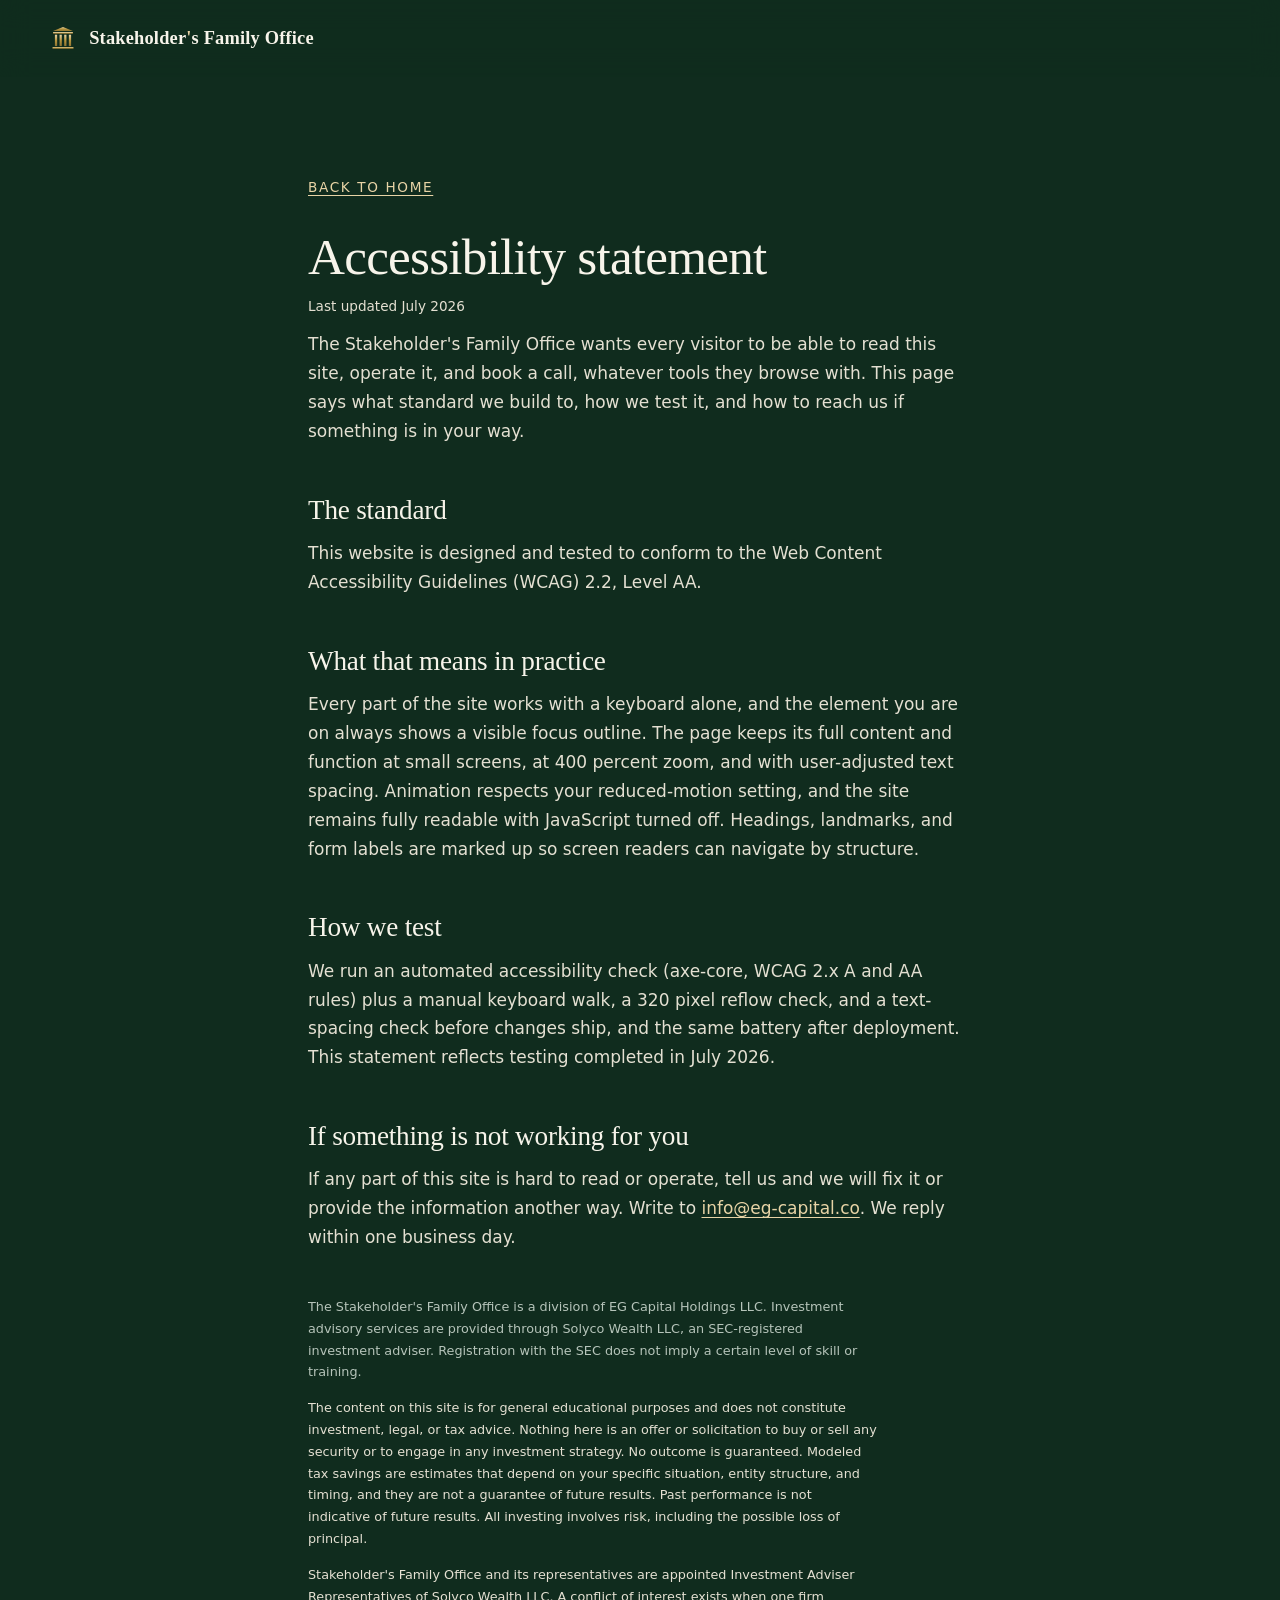
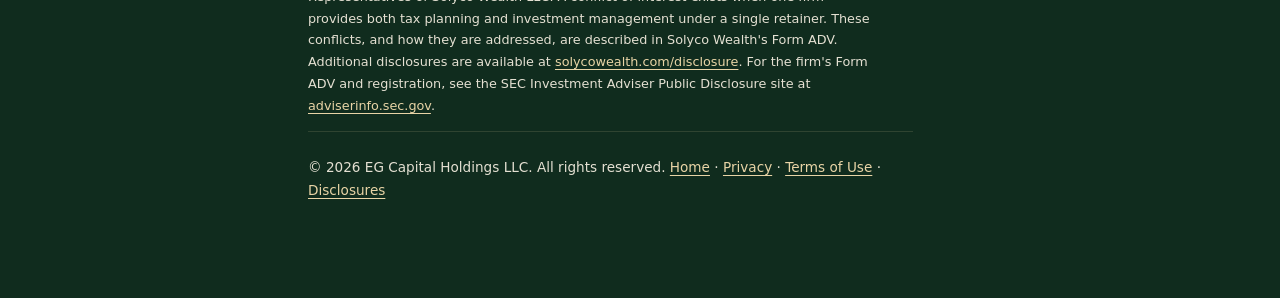
==== accessibility.html @ b79f11ab "staging: rebuild from source" ====
<!DOCTYPE html>
<html lang="en">
<head>
  <meta charset="utf-8">
  <meta name="viewport" content="width=device-width, initial-scale=1">
  <title>Accessibility Statement | The Stakeholder's Family Office</title>
  <meta name="description" content="The accessibility standard this website is built and tested against, and how to reach us if something is hard to use.">
  <meta name="robots" content="noindex, follow">
  <meta name="theme-color" content="#0C2117">
  <link rel="icon" href="assets/img/favicon.svg" type="image/svg+xml">
  <link rel="stylesheet" href="assets/fonts/fonts.css">
  <link rel="stylesheet" href="assets/css/tokens.css">
  <link rel="stylesheet" href="assets/css/styles.css">
  <script src="assets/js/main.js" defer></script>
</head>
<body>
  <a class="skip" href="#main">Skip to content</a>
  <header class="site-header">
    <div class="wrap nav">
      <a class="brand" href="./" aria-label="The Stakeholder's Family Office, home">
        <img src="assets/img/mark.svg" alt="" width="30" height="30">
        <span class="brand-name">Stakeholder<span class="b">'</span>s Family Office</span>
      </a>
    </div>
  </header>
  <main id="main" class="legal-doc" tabindex="-1">
    <div class="wrap">
      <a class="legal-back" href="./">Back to home</a>
      <h1 class="display">Accessibility statement</h1>
      <p class="legal-meta">Last updated July 2026</p>

      <p>The Stakeholder's Family Office wants every visitor to be able to read this site, operate it, and book a call, whatever tools they browse with. This page says what standard we build to, how we test it, and how to reach us if something is in your way.</p>

      <h2 class="title">The standard</h2>
      <p>This website is designed and tested to conform to the Web Content Accessibility Guidelines (WCAG) 2.2, Level AA.</p>

      <h2 class="title">What that means in practice</h2>
      <p>Every part of the site works with a keyboard alone, and the element you are on always shows a visible focus outline. The page keeps its full content and function at small screens, at 400 percent zoom, and with user-adjusted text spacing. Animation respects your reduced-motion setting, and the site remains fully readable with JavaScript turned off. Headings, landmarks, and form labels are marked up so screen readers can navigate by structure.</p>

      <h2 class="title">How we test</h2>
      <p>We run an automated accessibility check (axe-core, WCAG 2.x A and AA rules) plus a manual keyboard walk, a 320 pixel reflow check, and a text-spacing check before changes ship, and the same battery after deployment. This statement reflects testing completed in July 2026.</p>

      <h2 class="title">If something is not working for you</h2>
      <p>If any part of this site is hard to read or operate, tell us and we will fix it or provide the information another way. Write to <a href="mailto:info@eg-capital.co">info@eg-capital.co</a>. We reply within one business day.</p>

      <footer class="disclosure">
        <p class="legal-name">The Stakeholder's Family Office is a division of EG Capital Holdings LLC. Investment advisory services are provided through Solyco Wealth LLC, an SEC-registered investment adviser. Registration with the SEC does not imply a certain level of skill or training.</p>
        <p>The content on this site is for general educational purposes and does not constitute investment, legal, or tax advice. Nothing here is an offer or solicitation to buy or sell any security or to engage in any investment strategy. No outcome is guaranteed. Modeled tax savings are estimates that depend on your specific situation, entity structure, and timing, and they are not a guarantee of future results. Past performance is not indicative of future results. All investing involves risk, including the possible loss of principal.</p>
        <p>Stakeholder's Family Office and its representatives are appointed Investment Adviser Representatives of Solyco Wealth LLC. A conflict of interest exists when one firm provides both tax planning and investment management under a single retainer. These conflicts, and how they are addressed, are described in Solyco Wealth's Form ADV. Additional disclosures are available at <a href="https://solycowealth.com/disclosure/" rel="noopener">solycowealth.com/disclosure</a>. For the firm's Form ADV and registration, see the SEC Investment Adviser Public Disclosure site at <a href="https://adviserinfo.sec.gov" rel="noopener">adviserinfo.sec.gov</a>.</p>
      </footer>
      <p class="legal-foot">&copy; <span data-year>2026</span> EG Capital Holdings LLC. All rights reserved. <a href="./">Home</a> &middot; <a href="privacy.html">Privacy</a> &middot; <a href="terms.html">Terms of Use</a> &middot; <a href="https://solycowealth.com/disclosure/" rel="noopener">Disclosures</a></p>
    </div>
  </main>
</body>
</html>
---- assets/fonts/fonts.css ----
/* Self-hosted Latin subsets, Cormorant Garamond (display) + Raleway (body/UI).
   Two families only (kit rule). These are VARIABLE fonts: one file per family
   carries the whole weight axis, so every declared weight (500/600/700 etc.)
   renders as a real interpolated cut, not a browser-synthesized faux-bold.
   Served from /assets/fonts so the site has no third-party requests. */
@font-face {
  font-family: 'Cormorant Garamond';
  font-style: normal;
  font-weight: 300 700;
  font-display: swap;
  src: url(cormorant-garamond-var.woff2) format('woff2');
  unicode-range: U+0000-00FF, U+0131, U+0152-0153, U+02BB-02BC, U+02C6, U+02DA, U+02DC, U+0304, U+0308, U+0329, U+2000-206F, U+2074, U+20AC, U+2122, U+2191, U+2193, U+2212, U+2215, U+FEFF, U+FFFD;
}
@font-face {
  font-family: 'Cormorant Garamond';
  font-style: italic;
  font-weight: 300 700;
  font-display: swap;
  src: url(cormorant-garamond-italic-var.woff2) format('woff2');
  unicode-range: U+0000-00FF, U+0131, U+0152-0153, U+02BB-02BC, U+02C6, U+02DA, U+02DC, U+0304, U+0308, U+0329, U+2000-206F, U+2074, U+20AC, U+2122, U+2191, U+2193, U+2212, U+2215, U+FEFF, U+FFFD;
}
@font-face {
  font-family: 'Raleway';
  font-style: normal;
  font-weight: 100 900;
  font-display: swap;
  src: url(raleway-var.woff2) format('woff2');
  unicode-range: U+0000-00FF, U+0131, U+0152-0153, U+02BB-02BC, U+02C6, U+02DA, U+02DC, U+0304, U+0308, U+0329, U+2000-206F, U+2074, U+20AC, U+2122, U+2191, U+2193, U+2212, U+2215, U+FEFF, U+FFFD;
}

/* Metric-matched fallbacks: with font-display: swap, a slow font fetch would
   otherwise reflow the page when the webfont lands (the four-line display
   heading is the worst case). These overrides reshape the local fallback to
   the webfont's measured metrics so the swap is invisible. Values computed
   from the actual font tables (fontTools, hhea + OS/2 xAvgCharWidth). */
@font-face {
  font-family: 'Cormorant Garamond Fallback';
  src: local('Georgia');
  size-adjust: 122.74%;
  ascent-override: 75.28%;
  descent-override: 23.38%;
  line-gap-override: 0%;
}
@font-face {
  font-family: 'Raleway Fallback';
  src: local('Arial');
  size-adjust: 128.23%;
  ascent-override: 73.31%;
  descent-override: 18.25%;
  line-gap-override: 0%;
}
---- assets/css/tokens.css ----
/* ============================================================================
   The Stakeholder's Family Office — design tokens
   Extracted verbatim from the Unified Brand & Marketing Kit (2026).
   Two typefaces only. Deep Green is always dominant. Gold is an accent,
   never a background, never small gold text on green (use champagne).
   ========================================================================== */

:root {
  /* ---- Brand color, exact kit hexes ---- */
  --green:            #1B4D35; /* Deep Green, primary, always dominant */
  --gold:             #B8963E; /* Brand Gold, accent only: rules, large figures, one CTA. Never a background; never small text on green (use --champagne / --gilt). */
  --ivory:            #FFFFFF;
  --near-black:       #1A1A1A;
  --mid-gray:         #555555;
  --tint-green:       #E8F0EC;
  --tint-gold:        #F7F1E3;

  /* ---- Dark-mode ground stops (kit: dark mode = Deep Green ground, ivory text).
          Darker greens are tints of the brand green for layered depth. ---- */
  --green-950:        #0C2117; /* deepest ground */
  --green-900:        #102C1E; /* page ground */
  --green-850:        #123325;
  --green-800:        #16412C;
  --green-700:        #1B4D35; /* brand surface */
  --green-600:        #245C41; /* raised surface / hover */
  --green-500:        #2E6E4F; /* hairline-on-green lift */

  /* ---- Text on the green ground ---- */
  --text:             #F7F4EA; /* ivory body */
  --text-dim:         #E4E0D2; /* secondary */
  --sage:             #B6C4BA; /* muted captions, meets AA on the ground */
  --sage-dim:         #8FA596;

  /* ---- Gold family. champagne is the ONLY gold tone allowed as small text on green ---- */
  --champagne:        #E8D4A6;
  --gilt:             #CCAA55;
  --bullion:          #8E7330;
  --ink:              #0C2117; /* dark text for use on gold fills */

  /* ---- Hairlines and accents ---- */
  --line:             rgba(232, 212, 166, 0.14);
  --line-strong:      rgba(232, 212, 166, 0.26);
  --line-gold:        rgba(184, 150, 62, 0.42);
  --glow-gold:        rgba(184, 150, 62, 0.16);

  /* ---- Surfaces ---- */
  --card:             rgba(255, 255, 255, 0.030);
  --card-raised:      rgba(255, 255, 255, 0.045);
  --card-border:      rgba(232, 212, 166, 0.16);
  --overlay-green:    rgba(12, 33, 23, 0.78); /* photo wash, keeps the green world */

  /* ---- Typography. Cormorant display (never below 18px). Raleway body/UI ---- */
  --font-display: "Cormorant Garamond", "Cormorant Garamond Fallback", Georgia, "Times New Roman", serif;
  --font-sans:    "Raleway", "Raleway Fallback", system-ui, -apple-system, "Segoe UI", Arial, sans-serif;

  /* fluid scale, clamped */
  --fs-display:   clamp(2.85rem, 1.65rem + 5.6vw, 5.25rem); /* hero */
  --fs-h1:        clamp(2.1rem, 1.45rem + 3.0vw, 3.4rem);
  --fs-h2:        clamp(1.7rem, 1.25rem + 2.1vw, 2.6rem);
  --fs-h3:        clamp(1.375rem, 1.2rem + 0.5vw, 1.6rem);   /* 22-25.6px, clears the --fs-lead ceiling */
  --fs-lead:      clamp(1.1rem, 1.0rem + 0.65vw, 1.4rem);
  --fs-body:      1.0625rem;                                 /* 17px */
  --fs-label:     0.78rem;                                   /* uppercase tracked label */
  --fs-figure:    clamp(2.6rem, 1.6rem + 4.4vw, 4.25rem);    /* gold stat figures */
  --fs-figure-sm: clamp(1.45rem, 1.2rem + 0.8vw, 1.7rem);    /* secondary figures */

  --lh-tight:     1.04;
  --lh-snug:      1.22;
  --lh-body:      1.62;
  --tracking-label: 0.18em;   /* hero / section labels */
  --tracking-tight: 0.12em;   /* micro labels: chips, sources, form */
  --tracking-cta:   0.12em;

  /* ---- Spacing scale: 4px base for UI rhythm, generous steps for macro air ---- */
  --sp-1: 0.25rem; --sp-2: 0.5rem; --sp-3: 0.75rem; --sp-4: 1rem;
  --sp-5: 1.5rem;  --sp-6: 2rem;   --sp-7: 2.5rem;  --sp-8: 3rem;
  --sp-10: 4rem;   --sp-12: 5rem;

  /* ---- Section rhythm and widths ---- */
  --section-y: clamp(5rem, 3.5rem + 7vw, 9rem);
  --header-h:  76px;        /* sticky header height; single source of truth */
  --maxw:        1200px;
  --maxw-text:   760px;
  --maxw-read:   64ch;        /* comfortable reading measure for lead/body */
  --gutter:      clamp(1.25rem, 0.6rem + 3vw, 3rem);

  /* ---- Form ---- */
  --radius-sm: 4px;
  --radius:    8px;
  --radius-lg: 14px;

  --shadow-card: 0 1px 0 rgba(232,212,166,0.05) inset, 0 18px 40px -28px rgba(0,0,0,0.7);
  --shadow-pop:  0 30px 70px -36px rgba(0,0,0,0.85);

  /* ---- Motion ---- */
  --ease: cubic-bezier(0.22, 0.61, 0.36, 1);
  --ease-out: cubic-bezier(0.16, 1, 0.3, 1);
  --dur: 0.6s;
  --dur-fast: 0.28s;

  --tap: 44px; /* minimum touch target */
}
---- assets/css/styles.css ----
/* ============================================================================
   The Stakeholder's Family Office — styles
   Dark site on Deep Green. Cormorant display + Raleway body. Restrained gold.
   ========================================================================== */

/* ---------- reset ---------- */
*, *::before, *::after { box-sizing: border-box; }
* { margin: 0; }
html { -webkit-text-size-adjust: 100%; scroll-behavior: smooth; }
/* 2.4.11 focus not obscured: keyboard-driven scrolls keep the focused element clear of
   the sticky header (top) and the fixed mobile CTA bar (bottom, 52px where it exists). */
html { scroll-padding-top: calc(var(--header-h) + var(--sp-3)); scroll-padding-bottom: calc(52px + var(--sp-3)); }
@media (prefers-reduced-motion: reduce) { html { scroll-behavior: auto; } }

body {
  font-family: var(--font-sans);
  font-size: var(--fs-body);
  line-height: var(--lh-body);
  color: var(--text);
  background: var(--green-900);
  -webkit-font-smoothing: antialiased;
  text-rendering: optimizeLegibility;
  overflow-x: hidden;
}

img, svg { display: block; max-width: 100%; }
img { height: auto; }
a { color: inherit; text-decoration: none; }
button { font: inherit; color: inherit; cursor: pointer; }
a, button, summary, input, select, textarea, .mobile-cta { touch-action: manipulation; }
ul, ol { list-style: none; padding: 0; }
/* Outlines follow each element's own border-radius natively; forcing
   border-radius: inherit here reshaped focused elements to their parent's radius. */
:focus-visible {
  outline: 2px solid var(--champagne);
  outline-offset: 3px;
}

/* skip link */
.skip {
  position: absolute; left: 50%; top: -60px; transform: translateX(-50%);
  background: var(--gold); color: var(--ink); font-weight: 700;
  padding: 0.7rem 1.2rem; border-radius: 0 0 var(--radius) var(--radius);
  z-index: 200; transition: top var(--dur-fast) var(--ease);
}
.skip:focus { top: 0; }
.visually-hidden { position: absolute; width: 1px; height: 1px; padding: 0; margin: -1px; overflow: hidden; clip: rect(0 0 0 0); white-space: nowrap; border: 0; }

/* ---------- layout primitives ---------- */
.wrap { width: 100%; max-width: var(--maxw); margin-inline: auto; padding-inline: var(--gutter); }
.section { padding-block: var(--section-y); position: relative; }
.section--sunk { background: var(--green-950); box-shadow: inset 0 1px 0 var(--line), inset 0 -1px 0 var(--line); }

.eyebrow {
  font-family: var(--font-sans);
  font-size: var(--fs-label);
  font-weight: 700;
  letter-spacing: var(--tracking-label);
  text-transform: uppercase;
  color: var(--champagne);
  display: inline-flex; align-items: center; gap: 0.75rem;
}
.eyebrow::before {
  content: ""; width: 1.75rem; height: 1px; background: var(--gold);
  display: inline-block;
}
.section--center .eyebrow { justify-content: center; }

h1, h2, h3, .display { font-family: var(--font-display); font-weight: 600; }
.display { font-size: var(--fs-display); font-weight: 500; line-height: var(--lh-tight); letter-spacing: -0.015em; }
h2.title { font-size: var(--fs-h2); line-height: var(--lh-snug); letter-spacing: -0.008em; font-weight: 500; }
.subtitle {
  font-family: var(--font-sans); font-weight: 400; color: var(--text-dim);
  font-size: var(--fs-lead); line-height: 1.5; max-width: var(--maxw-read);
}
.section-head { margin-bottom: clamp(2.5rem, 1.75rem + 3vw, 4rem); }
.section-head .title { margin-top: var(--sp-3); }
.section-head .title:first-child { margin-top: 0; }
.section-head .subtitle { margin-top: var(--sp-4); }
.section--center .section-head { text-align: center; margin-inline: auto; }
.section--center .subtitle { margin-inline: auto; }

em { font-style: italic; color: var(--champagne); }

/* gold figure helper, only ever LARGE (kit: gold for figures) */
.figure-gold {
  font-family: var(--font-display); font-weight: 600; color: var(--gold);
  font-size: var(--fs-figure); line-height: 1; letter-spacing: -0.01em;
}
/* lining + tabular numerals: ledger-grade figures, not Cormorant's bobbing old-style digits */
.display, h1, h2, h3, .figure-gold, .col-foot .price,
.savings .s-amt, .hero-proof .pf-figure, .price-sub, .modules .m-price {
  font-variant-numeric: lining-nums tabular-nums;
}

/* ---------- buttons ---------- */
.btn {
  display: inline-flex; align-items: center; justify-content: center; gap: 0.55rem;
  min-height: var(--tap); padding: 0.9rem 1.7rem;
  font-family: var(--font-sans); font-weight: 700; font-size: 0.86rem;
  letter-spacing: 0.14em; text-transform: uppercase; white-space: nowrap;
  border-radius: 3px; border: 1px solid transparent;
  transition: transform var(--dur-fast) var(--ease), background-color var(--dur-fast) var(--ease),
              border-color var(--dur-fast) var(--ease), color var(--dur-fast) var(--ease),
              box-shadow var(--dur-fast) var(--ease);
}
.btn:active { transform: translateY(1px); }
/* the one CTA color: gold fill, deep-ink text (5.7:1 contrast) */
.btn-primary { background: var(--gold); color: var(--ink); box-shadow: 0 10px 30px -14px var(--glow-gold); }
.btn-primary:hover { background: var(--gilt); transform: translateY(-1px); box-shadow: 0 14px 34px -16px var(--glow-gold); }
.btn-primary:focus-visible { outline-color: var(--champagne); box-shadow: 0 0 0 4px var(--green-900), 0 0 0 5px var(--line-gold); }
.btn-ghost { background: transparent; color: var(--text); border-color: rgba(232, 212, 166, 0.5); }
.btn-ghost:hover { border-color: var(--champagne); background: var(--card-raised); }
.btn .arrow { transition: transform var(--dur-fast) var(--ease); }
.btn:hover .arrow { transform: translateX(3px); }
/* 1.4.10 reflow: at narrow widths the nowrap CTA label sets the min-content width of the
   whole pricing grid (measured 371px page width at a 320px viewport). Let labels wrap. */
@media (max-width: 420px) {
  .btn { white-space: normal; }
}

/* ---------- header ---------- */
/* The header row carries brand + six links + CTA. A wider wrap than the content
   grid gives the space-between real air at 1200-1500px viewports. */
.site-header .wrap { max-width: 1360px; }
.site-header {
  position: sticky; top: 0; z-index: 100;
  background: color-mix(in srgb, var(--green-900) 82%, transparent);
  -webkit-backdrop-filter: blur(14px); backdrop-filter: blur(14px);
  border-bottom: 1px solid transparent;
  transition: background-color var(--dur-fast) var(--ease), border-color var(--dur-fast) var(--ease);
}
.site-header.is-stuck {
  background: color-mix(in srgb, var(--green-950) 90%, transparent);
  border-bottom-color: var(--line);
}
/* flex-wrap is the 1.4.12 escape valve: under user-injected text spacing the inflated
   link row wraps under the brand instead of pushing the CTA off-screen. In the normal
   state everything fits on one row, so wrap never engages. */
.nav { display: flex; flex-wrap: wrap; align-items: center; justify-content: space-between; min-height: var(--header-h); gap: 0 1.5rem; }
.brand { display: inline-flex; align-items: center; gap: 0.7rem; min-height: var(--tap); }
.brand img { width: 30px; height: 30px; }
.brand-name {
  font-family: var(--font-display); font-weight: 600; font-size: 1.32rem;
  line-height: 1; color: var(--text); letter-spacing: 0.01em;
  white-space: nowrap;
}
.brand-name .b { color: var(--champagne); }
.nav-links { display: flex; align-items: center; gap: 0.4rem; }
.nav-links a:not(.btn) {
  display: inline-flex; align-items: center; min-height: var(--tap);
  font-size: 0.86rem; font-weight: 500; color: var(--sage);
  padding: 0.4rem 0.7rem; border-radius: var(--radius-sm);
  white-space: nowrap;
  transition: color var(--dur-fast) var(--ease);
}
.nav-links a:not(.btn):hover { color: var(--text); }
/* Scrollspy state: typographic, not a pill. Set by main.js with aria-current. */
.nav-links a:not(.btn).is-current {
  color: var(--text);
  text-decoration: underline; text-underline-offset: 6px;
  text-decoration-color: var(--gold); text-decoration-thickness: 1px;
}
.nav-cta { margin-left: 0.5rem; }
.nav-toggle { display: none; }
/* Just above the 1100px collapse point the full row's PREFERRED width (brand + 7 links
   + CTA, ~1062px) exceeded the viewport: flex shrink squeezed the brand box under its
   rigid glyphs, colliding the wordmark with the first link (pre-existing, worse once FAQ
   landed). The band steps the wordmark down (same mechanism as the <=600px steps, still
   >=18px) and trims link air so the preferred row genuinely fits from 1101 up; full
   spacing returns at 1360. */
@media (min-width: 1100.02px) and (max-width: 1359.98px) {
  .nav { gap: 0 0.75rem; }
  .brand-name { font-size: 1.15rem; }
  .nav-links { gap: 0.05rem; }
  .nav-links a:not(.btn) { padding: 0.4rem 0.25rem; }
  .nav-cta { margin-left: 0.2rem; }
  .nav-cta .btn { padding-inline: 0.9rem; }
}

/* scroll progress */
.scroll-progress {
  position: fixed; top: 0; left: 0; height: 2px; width: 100%;
  transform: scaleX(0); transform-origin: 0 50%;
  background: linear-gradient(90deg, var(--bullion), var(--gold), var(--champagne));
  z-index: 101; will-change: transform;
}

/* ---------- hero ---------- */
.hero { position: relative; isolation: isolate; padding-block: clamp(6rem, 4.5rem + 9vw, 11rem); overflow: hidden; }
.hero-media { position: absolute; inset: 0; z-index: -2; }
.hero-media img { width: 100%; height: 100%; object-fit: cover; object-position: 50% 40%; }
.hero-media::after {
  content: ""; position: absolute; inset: 0;
  background:
    linear-gradient(180deg, rgba(12,33,23,0.72) 0%, rgba(12,33,23,0.80) 42%, var(--green-900) 100%),
    linear-gradient(90deg, rgba(12,33,23,0.92) 0%, rgba(12,33,23,0.45) 60%, rgba(12,33,23,0.25) 100%);
}
.hero-grain { position: absolute; inset: 0; z-index: -1; opacity: 0.5;
  background: radial-gradient(120% 90% at 12% 0%, rgba(184,150,62,0.10), transparent 55%); }
.hero-inner { max-width: 52rem; }
/* 20ch sets the headline in three lines, keeping the lead and CTAs above the desktop fold. */
.hero h1 { margin-top: var(--sp-5); max-width: 20ch; }
.hero .hero-lead { margin-top: var(--sp-5); font-size: var(--fs-lead); color: var(--text-dim); max-width: 56ch; line-height: 1.55; }
.hero-actions { margin-top: var(--sp-7); display: flex; flex-wrap: wrap; gap: var(--sp-4); }
.hero-proof {
  margin-top: var(--sp-8); padding-top: var(--sp-5); border-top: 1px solid var(--line);
  display: flex; align-items: baseline; gap: var(--sp-4); flex-wrap: wrap; max-width: 60ch;
}
.hero-proof .pf-figure { font-family: var(--font-display); font-weight: 600; color: var(--champagne); font-size: var(--fs-figure-sm); line-height: 1; }
.hero-proof .pf-text { color: var(--sage); font-size: 0.98rem; line-height: 1.5; }

/* ---------- problem / fragmentation ---------- */
.compare { display: grid; grid-template-columns: 1fr; gap: var(--sp-5); }
@media (min-width: 880px) { .compare { grid-template-columns: 1fr auto 1fr; align-items: stretch; gap: 0; } }
.compare-col {
  border: 1px solid var(--card-border); border-radius: var(--radius-lg);
  background: var(--card); padding: clamp(var(--sp-5), 1rem + 2vw, var(--sp-7));
  display: flex; flex-direction: column;
}
.compare-col h3 {
  font-family: var(--font-sans); text-transform: uppercase; letter-spacing: var(--tracking-label);
  font-size: var(--fs-label); font-weight: 700; margin-bottom: var(--sp-5);
}
.compare-before { border-color: var(--card-border); }
.compare-before h3 { color: var(--sage-dim); }
.compare-after { background: var(--card-raised); border-color: var(--line-gold); box-shadow: var(--shadow-card); }
.compare-after h3 { color: var(--champagne); }
/* The gold connector is the section's argument glyph ('this stack becomes this'), so it
   renders on every breakpoint: same 46px circle, arrow rotated to point down the stack
   below 880px, horizontal between the panels above it. */
.compare-mid { display: flex; align-items: center; justify-content: center; position: relative; z-index: 2; }
.compare-mid span {
  width: 46px; height: 46px; border-radius: 50%; background: var(--green-900);
  border: 1px solid var(--line-gold); color: var(--gold);
  display: grid; place-items: center; font-size: 1.1rem;
  box-shadow: var(--shadow-pop);
}
@media (max-width: 879.98px) { .compare-mid svg { transform: rotate(90deg); } }
@media (min-width: 880px) {
  /* Both panels keep all four borders closed: with the 64px .compare-mid track between
     them, stripped facing borders read as hairlines terminating in mid-air. */
  .compare-before { border-radius: var(--radius-lg); }
  .compare-after  { border-radius: var(--radius-lg); }
  .compare-mid { width: 64px; }
}
.stack-list li, .gain-list li {
  display: grid; grid-template-columns: 1.4rem 1fr; gap: var(--sp-3);
  padding: var(--sp-3) 0; border-top: 1px solid var(--line); align-items: baseline;
}
.stack-list li:first-child, .gain-list li:first-child { border-top: none; }
.stack-list .k { font-weight: 600; color: var(--text); }
.stack-list .v, .gain-list .v { color: var(--sage); font-size: 0.95rem; }
.stack-list .mark { color: var(--sage-dim); }
.gain-list .mark { color: var(--gilt); }
.gain-list .k { color: var(--text); font-weight: 600; }
.col-foot { margin-top: auto; padding-top: var(--sp-5); }
.col-foot .price { font-family: var(--font-display); font-size: var(--fs-figure-sm); font-weight: 600; }
.compare-before .col-foot .price { color: var(--text-dim); }
.compare-after .col-foot .price { color: var(--champagne); }
.col-foot .meta { display: block; color: var(--sage-dim); font-size: 0.86rem; margin-top: var(--sp-1); }


/* ---------- pillars ---------- */
.pillars { display: grid; grid-template-columns: 1fr; gap: var(--sp-5); }
@media (min-width: 620px) { .pillars { grid-template-columns: 1fr 1fr; } }
@media (min-width: 1000px) { .pillars { grid-template-columns: repeat(4, 1fr); } }
.pillar {
  border: 1px solid var(--card-border); border-radius: var(--radius-lg);
  background: var(--card); padding: var(--sp-6) var(--sp-5);
  position: relative; overflow: hidden;
  transition: transform var(--dur-fast) var(--ease), border-color var(--dur-fast) var(--ease), background-color var(--dur-fast) var(--ease);
}
.pillar::before {
  content: ""; position: absolute; left: 0; top: 0; height: 3px; width: 100%;
  background: linear-gradient(90deg, var(--gold), transparent);
  opacity: 0; transition: opacity var(--dur-fast) var(--ease);
}
/* Pillars are read-only content: no lift, no clickability illusion. The gold
   hairline reveal stays as a quiet reading-position cue. */
.pillar:hover { border-color: var(--line-gold); }
.pillar:hover::before { opacity: 1; }
.pillar .p-icon { width: 38px; height: 38px; margin: 0 0 var(--sp-4); color: var(--gold); }
.pillar h3 { font-size: var(--fs-h3); font-weight: 600; line-height: 1.18; margin-bottom: var(--sp-3); min-height: 2.36em; }
.pillar p { color: var(--sage); font-size: 0.95rem; line-height: 1.55; }

/* ---------- framework flow ---------- */
.framework { position: relative; }

.flow { display: grid; grid-template-columns: 1fr; gap: var(--sp-4); margin-top: var(--sp-4); }
/* minmax(0,1fr) keeps the four tracks equal at tablet widths (plain 1fr respects
   min-content, so 'Diversification' inflated its track to 193px against 159px
   neighbours); the h3 wrap permission below absorbs the long words instead. */
@media (min-width: 720px) { .flow { grid-template-columns: repeat(4, minmax(0, 1fr)); gap: 0; } }
.phase { position: relative; padding: var(--sp-5); }
@media (min-width: 720px) {
  .phase { padding: var(--sp-6) var(--sp-5); border-top: 1px solid var(--line-gold); }
  .phase::before {
    content: ""; position: absolute; top: -5px; left: 0; width: 9px; height: 9px; border-radius: 50%;
    background: var(--gold); box-shadow: 0 0 0 4px var(--green-900), 0 0 14px var(--glow-gold);
  }
  .phase:not(:last-child) { border-right: 1px solid var(--line); }
}
/* Below 720px every desktop sequence device (arrows, dots, top rails) is gated off, so the
   stacked column keeps its own spine: a gold hairline rail with counter numerals 01-04 sitting
   on it. Numerals live on ::after because html.gsap .phase::before belongs to the desktop
   dot tween (scale var --dot-scale) and reusing it would inherit that hidden-at-0 state. */
@media (max-width: 719.98px) {
  .flow { border-left: 1px solid var(--line-gold); counter-reset: phase; }
  .phase { counter-increment: phase; padding: var(--sp-4) 0 var(--sp-4) var(--sp-6); }
  .phase::after {
    content: counter(phase, decimal-leading-zero);
    position: absolute; left: 0; top: 1.45rem;
    transform: translateX(-50%);
    font-family: var(--font-sans); font-size: var(--fs-label); font-weight: 700;
    letter-spacing: var(--tracking-tight); color: var(--champagne);
    background: var(--green-900); padding-block: 0.3rem;
    font-variant-numeric: lining-nums tabular-nums;
  }
}
.phase h3 { font-family: var(--font-display); font-size: 1.55rem; font-weight: 600; margin: 0.4rem 0 0.6rem; overflow-wrap: break-word; hyphens: auto; }
/* In the 720-900px band the equal tracks leave ~116-158px of content width and
   'Diversification' at 1.55rem measures wider, which forced an unhyphenated mid-word
   break. A fluid step-down (20px at 720 scaling back toward full size, never under the
   18px Cormorant floor) keeps every phase name on one line; full size returns at 900px. */
@media (min-width: 720px) and (max-width: 899.98px) {
  .phase h3 { font-size: clamp(1.125rem, -0.1375rem + 3vw, 1.55rem); }
}
.phase p { color: var(--sage); font-size: 0.95rem; line-height: 1.55; }
.phase .p-arrow { display: none; }
@media (min-width: 720px) {
  .phase .p-arrow { display: block; position: absolute; top: -14px; right: -7px; color: var(--gilt); }
  .phase:last-child .p-arrow { display: none; }
}

/* ---------- proof stat band ---------- */
.stats { display: grid; grid-template-columns: 1fr; gap: 0; border-top: 1px solid var(--line); }
@media (min-width: 760px) { .stats { grid-template-columns: repeat(3, 1fr); } }
.stat { padding: var(--sp-7) var(--sp-5); border-bottom: 1px solid var(--line); text-align: center; display: flex; flex-direction: column; align-items: center; }
@media (min-width: 760px) {
  .stat { border-bottom: none; border-right: 1px solid var(--line); }
  .stat:last-child { border-right: none; }
}
.stat .s-fig { color: var(--champagne); font-size: clamp(1.8rem, 1.5rem + 1vw, 2.1rem); display: inline-block; padding-bottom: var(--sp-3); border-bottom: 1px solid var(--line-gold); margin-bottom: var(--sp-1); }
.stat .s-text { margin-top: var(--sp-3); color: var(--text-dim); font-size: 1rem; line-height: 1.5; max-width: 26ch; margin-inline: auto; }
/* Generic dated-source line, usable under any figure on the page. */
.s-src { display: block; font-size: var(--fs-label); letter-spacing: var(--tracking-tight); text-transform: uppercase; color: var(--sage); }
.stat .s-src { margin-top: auto; padding-top: var(--sp-4); }
.col-foot .s-src { margin-top: var(--sp-1); }
.stats-note { text-align: center; margin-top: var(--sp-7); color: var(--sage); max-width: 64ch; margin-inline: auto; font-size: 1rem; }

/* ---------- engagement / pricing ---------- */
/* Source order is savings -> price-card -> modules so the single-column stack reads
   value-before-ask with DOM, visual, and focus order aligned (no `order` property).
   The named areas rebuild the desktop layout: card spans both rows on the left. */
.pricing { display: grid; grid-template-columns: 1fr; gap: var(--sp-5); align-items: start; }
@media (min-width: 940px) {
  .pricing {
    grid-template-columns: 1.15fr 0.85fr;
    grid-template-rows: auto 1fr;
    grid-template-areas: "card savings" "card modules";
    gap: 1.5rem;
  }
  .price-card { grid-area: card; }
  .savings { grid-area: savings; }
  .modules { grid-area: modules; }
}
.price-card {
  border: 1px solid var(--line-gold); border-radius: var(--radius-lg);
  background: linear-gradient(180deg, var(--card-raised), var(--card));
  padding: clamp(var(--sp-6), 1.25rem + 2.4vw, var(--sp-8)); box-shadow: var(--shadow-card);
}
.price-title { font-family: var(--font-display); font-weight: 600; color: var(--text); font-size: clamp(1.7rem, 1.35rem + 1.5vw, 2.3rem); line-height: 1.08; letter-spacing: -0.008em; }
.price-sub { color: var(--champagne); font-weight: 600; font-size: 0.95rem; letter-spacing: 0.02em; margin-top: var(--sp-2); }
.includes { margin-top: var(--sp-5); display: grid; grid-template-columns: 1fr; gap: var(--sp-2) var(--sp-5); }
@media (min-width: 560px) { .includes { grid-template-columns: 1fr 1fr; } }
.includes li { display: grid; grid-template-columns: 1.1rem 1fr; gap: 0.6rem; align-items: baseline; color: var(--text-dim); font-size: 0.95rem; line-height: 1.45; }
.includes .tick { color: var(--gilt); }
.price-cta { margin-top: var(--sp-6); display: flex; flex-wrap: wrap; gap: var(--sp-3); align-items: center; }

.modules { border: 1px solid var(--card-border); border-radius: var(--radius-lg); background: var(--card); padding: var(--sp-6) var(--sp-5); }
.modules h3, .savings h3 {
  font-family: var(--font-sans); text-transform: uppercase; letter-spacing: var(--tracking-label);
  font-size: var(--fs-label); font-weight: 700; color: var(--champagne); margin-bottom: var(--sp-4);
}
.modules li { display: flex; justify-content: space-between; gap: var(--sp-4); padding: var(--sp-3) 0; border-top: 1px solid var(--line); font-size: 0.95rem; }
.modules li:first-child { border-top: none; }
.modules .m-name { color: var(--text); }
.modules .m-price { color: var(--sage); text-align: right; white-space: nowrap; }

/* sanctioned savings figure + equal-weight non-guarantee */
.savings { border: 1px solid var(--line-gold); border-radius: var(--radius-lg); background: var(--card-raised); padding: var(--sp-6) var(--sp-5); }
.savings .s-amt { font-family: var(--font-display); font-weight: 600; color: var(--gold); font-size: clamp(1.55rem, 1.2rem + 1.6vw, 2.1rem); line-height: 1.12; }
.savings .s-cap { color: var(--text-dim); font-size: 0.95rem; margin-top: var(--sp-2); line-height: 1.5; }
.savings .s-guarantee {
  margin-top: var(--sp-4); padding-top: var(--sp-4); border-top: 1px solid var(--line-gold);
  font-family: var(--font-display); font-weight: 600; color: var(--champagne);
  font-size: clamp(1.45rem, 1.15rem + 1.4vw, 1.95rem); line-height: 1.15;
}
.savings .s-guarantee small { display: block; font-family: var(--font-sans); font-weight: 400; font-size: 0.95rem; color: var(--text-dim); margin-top: var(--sp-2); line-height: 1.5; }

.coi { margin-top: var(--sp-5); display: grid; grid-template-columns: 1.1rem 1fr; gap: var(--sp-3);
  font-size: 0.88rem; color: var(--sage); line-height: 1.55; }
.coi .coi-mark { color: var(--gilt); }
.coi a { color: var(--champagne); text-decoration: underline; text-underline-offset: 3px; }


/* ---------- who we serve ---------- */
.serve { position: relative; }
.profile { display: grid; grid-template-columns: 1fr; gap: 1px; background: var(--line); border: 1px solid var(--line); border-radius: var(--radius-lg); overflow: hidden; }
@media (min-width: 680px) { .profile { grid-template-columns: 1fr 1fr; } }
.profile .row { background: var(--green-900); padding: var(--sp-5); }
.profile .row .lab { font-size: var(--fs-label); letter-spacing: var(--tracking-label); text-transform: uppercase; color: var(--champagne); font-weight: 700; }
.profile .row .val { margin-top: var(--sp-2); color: var(--text); font-size: 1.05rem; line-height: 1.5; }

/* ---------- team ---------- */
.team { display: grid; grid-template-columns: 1fr; gap: var(--sp-5); }
@media (min-width: 600px) { .team { grid-template-columns: 1fr 1fr; } }
/* Two principals: hold the card width the three-up grid had (≈384px) and centre
   the pair, so the row reads as composed rather than as a grid missing a card. */
@media (min-width: 920px) { .team { grid-template-columns: repeat(2, 1fr); max-width: 800px; margin-inline: auto; } }
@media (max-width: 599px) { .member-photo { max-width: 320px; margin-inline: auto; } }
/* min-width: 0 so a missing portrait degrades to a broken icon instead of blowing
   the grid track out past the container and clipping a card. */
.member { border: 1px solid var(--card-border); border-radius: var(--radius-lg); background: var(--card); padding: var(--sp-6) var(--sp-5); min-width: 0; }
.member-photo {
  width: 100%; aspect-ratio: 4 / 5; height: auto;
  border-radius: var(--radius); object-fit: cover; object-position: center top;
  display: block; margin-bottom: var(--sp-5);
  box-shadow: 0 0 0 1px var(--line-gold), 0 14px 30px -16px rgba(0,0,0,0.8);
}
.member h3 { font-size: var(--fs-h3); font-weight: 600; }
.member .role { color: var(--champagne); font-size: 0.84rem; letter-spacing: var(--tracking-label); text-transform: uppercase; font-weight: 700; margin-top: var(--sp-1); font-family: var(--font-sans); }
.member p { color: var(--sage); font-size: 0.95rem; line-height: 1.55; margin-top: var(--sp-4); }
/* Credentials as scannable labeled rows, not chips (Callan-grade credential density). */
.member .creds { margin-top: var(--sp-4); }
.member .creds li { font-size: var(--fs-label); letter-spacing: var(--tracking-tight); text-transform: uppercase; color: var(--champagne); border-top: 1px solid var(--line); padding: var(--sp-2) 0; }
.member .s-src { margin-top: var(--sp-2); }

/* ---------- CTA + form ---------- */
.cta { position: relative; isolation: isolate; overflow: hidden; }
.cta-media { position: absolute; inset: 0; z-index: -2; }
.cta-media img { width: 100%; height: 100%; object-fit: cover; object-position: 50% 60%; }
.cta-media::after { content: ""; position: absolute; inset: 0;
  background: linear-gradient(180deg, var(--green-900) 0%, rgba(12,33,23,0.9) 50%, var(--green-950) 100%); }
.cta-grid { display: grid; grid-template-columns: 1fr; gap: clamp(2rem, 1.4rem + 3vw, 4rem); align-items: start; }
@media (min-width: 900px) { .cta-grid { grid-template-columns: 1fr 1fr; } }
.cta h2 { font-size: var(--fs-h1); line-height: 1.1; }
.cta-copy p { margin-top: var(--sp-4); color: var(--text-dim); font-size: var(--fs-lead); line-height: 1.55; max-width: 44ch; }
.cta-alt { margin-top: var(--sp-6); display: flex; flex-direction: column; gap: var(--sp-2); color: var(--sage); font-size: 0.95rem; }
.cta-alt a { color: var(--champagne); text-decoration: underline; text-underline-offset: 3px; }
/* Compact post-book sequence beside the form (C16): triggers-lead label idiom + hairline rows. */
.cta-after { margin-top: var(--sp-6); max-width: 30ch; }
.cta-copy .cta-after-lead { margin-top: 0; font-family: var(--font-sans); font-size: var(--fs-label); letter-spacing: var(--tracking-label); text-transform: uppercase; color: var(--champagne); font-weight: 700; }
.cta-after ol { counter-reset: booked; margin-top: var(--sp-3); }
.cta-after li { counter-increment: booked; display: grid; grid-template-columns: 1.6rem 1fr; gap: var(--sp-3); align-items: baseline; padding: var(--sp-3) 0; border-top: 1px solid var(--line); color: var(--text-dim); font-size: 0.95rem; }
.cta-after li::before { content: counter(booked, decimal-leading-zero); font-size: var(--fs-label); letter-spacing: var(--tracking-tight); color: var(--gilt); font-weight: 700; font-variant-numeric: lining-nums tabular-nums; }

.form { border: 1px solid var(--card-border); border-radius: var(--radius-lg); background: color-mix(in srgb, var(--green-850) 86%, transparent); padding: clamp(1.5rem, 1rem + 2vw, 2.2rem); }
.field { margin-bottom: var(--sp-4); }
.field label { display: block; font-size: 0.82rem; letter-spacing: var(--tracking-tight); text-transform: uppercase; color: var(--text-dim); font-weight: 600; margin-bottom: var(--sp-2); }
.field label .req { color: var(--gilt); }
.field input, .field select, .field textarea {
  width: 100%; min-height: var(--tap); padding: 0.7rem 0.9rem; font: inherit; font-size: 1rem;
  color: var(--text); background: rgba(12,33,23,0.55);
  border: 1px solid rgba(232, 212, 166, 0.58); border-radius: var(--radius-sm);
  transition: border-color var(--dur-fast) var(--ease), box-shadow var(--dur-fast) var(--ease);
}
.field textarea { min-height: 110px; resize: vertical; }
.field select { appearance: none; background-image: url("data:image/svg+xml,%3Csvg xmlns='http://www.w3.org/2000/svg' width='12' height='8' viewBox='0 0 12 8'%3E%3Cpath fill='%23B8963E' d='M1 1l5 5 5-5'/%3E%3C/svg%3E"); background-repeat: no-repeat; background-position: right 1rem center; padding-right: 2.4rem; }
.field input:focus, .field select:focus, .field textarea:focus { outline: none; border-color: var(--gilt); box-shadow: 0 0 0 3px rgba(204, 170, 85, 0.45); }
.field input::placeholder, .field textarea::placeholder { color: var(--sage-dim); }
.form .btn-primary { width: 100%; }
.form-note { margin-top: var(--sp-4); font-size: 0.82rem; color: var(--sage-dim); line-height: 1.5; }
.form-note a { color: var(--champagne); text-decoration: underline; text-underline-offset: 2px; }
.form-status { margin-top: var(--sp-4); font-size: 0.9rem; color: var(--champagne); min-height: 1.2em; }

/* ---------- footer ---------- */
.site-footer { background: var(--green-950); border-top: 1px solid var(--line); padding-block: clamp(3rem, 2rem + 3vw, 4rem); }
.foot-top { display: grid; grid-template-columns: 1fr; gap: var(--sp-6); padding-bottom: var(--sp-6); border-bottom: 1px solid var(--line); }
@media (min-width: 760px) { .foot-top { grid-template-columns: 1.3fr 1fr 1fr; } }
.foot-brand .brand { margin-bottom: var(--sp-4); }
.foot-brand .tagline { font-family: var(--font-display); font-style: italic; color: var(--champagne); font-size: 1.2rem; }
.foot-brand .foot-contact { margin-top: var(--sp-4); color: var(--sage); font-size: 0.95rem; }
.foot-brand .foot-contact a { color: var(--text-dim); }
.foot-col h3 { font-size: var(--fs-label); letter-spacing: var(--tracking-label); text-transform: uppercase; color: var(--sage-dim); font-weight: 700; margin-bottom: var(--sp-4); }
.foot-col li { margin-bottom: var(--sp-3); }
.foot-col a { color: var(--text-dim); font-size: 0.95rem; display: inline-block; padding-block: 0.8rem; }
.foot-col a:hover { color: var(--text); }
.disclosure { padding-top: var(--sp-6); }
.disclosure p { color: var(--sage-dim); font-size: 0.8rem; line-height: 1.65; max-width: 84ch; margin-bottom: 0.9rem; }
.disclosure a { color: var(--sage); text-decoration: underline; text-underline-offset: 2px; }
.disclosure .legal-name { color: var(--sage); }
.foot-base { margin-top: var(--sp-5); display: flex; flex-wrap: wrap; justify-content: space-between; gap: var(--sp-4); color: var(--sage-dim); font-size: 0.8rem; }

/* ---------- reveal animation ---------- */
/* content is visible by default (works with JS off / before JS runs, and keeps the LCP heading instant);
   the hidden-then-reveal animation only applies once the inline head script adds .js to <html> */
.reveal { opacity: 1; transform: none; }
/* No will-change here: promoting all 53 reveal elements at first paint costs more than
   the transition saves, and the GSAP path manages its own compositing hints. */
html.js .reveal { opacity: 0; transform: translateY(20px); transition: opacity 0.6s var(--ease-out), transform 0.6s var(--ease-out); }
html.js .reveal.in { opacity: 1; transform: none; }
.reveal[data-d="1"] { transition-delay: 0.08s; }
.reveal[data-d="2"] { transition-delay: 0.16s; }
.reveal[data-d="3"] { transition-delay: 0.24s; }
.reveal[data-d="4"] { transition-delay: 0.32s; }

@media (prefers-reduced-motion: reduce) {
  .reveal { opacity: 1; transform: none; transition: none; }
  .scroll-progress { display: none; }
  .btn, .pillar, .btn .arrow { transition: none; }
}

/* ---------- GSAP enhancement layer ---------- */
/* main.js adds .gsap to <html> only after GSAP and ScrollTrigger both load and motion
   is allowed. Everything below is scoped to that class, so the CSS-only reveal above
   remains the behaviour whenever GSAP is absent. */

/* GSAP writes opacity and transform inline every frame; the CSS transition would try to
   interpolate each of those writes and fight it. Hand the property over cleanly. */
html.gsap .reveal { transition: none; }

/* The gold rule draws itself in. Defaulting the scale to 1 means the rule is full width
   if the tween never runs, so a failed script leaves the mark correct rather than absent. */
html.gsap .eyebrow::before { transform: scaleX(var(--rule-scale, 1)); transform-origin: left center; }

/* Framework phase dots pop in sequence under GSAP. Same default-to-1 failsafe. */
html.gsap .phase::before { transform: scale(var(--dot-scale, 1)); }

/* ---------- mobile nav ---------- */
@media (max-width: 1100px) {
  .nav-toggle {
    display: inline-flex; align-items: center; justify-content: center;
    width: var(--tap); height: var(--tap); border: 1px solid var(--line-strong);
    border-radius: var(--radius-sm); background: transparent; color: var(--text);
  }
  /* with JS present: links collapse into a toggled dropdown */
  html.js .nav-links {
    position: fixed; inset: var(--header-h) 0 auto 0; flex-direction: column; align-items: stretch; gap: 0;
    background: color-mix(in srgb, var(--green-950) 97%, transparent);
    -webkit-backdrop-filter: blur(16px); backdrop-filter: blur(16px);
    border-bottom: 1px solid var(--line); padding: 0.5rem var(--gutter) 1.5rem;
    max-height: calc(100dvh - var(--header-h)); overflow-y: auto;
    transform: translateY(-8px); opacity: 0; visibility: hidden; pointer-events: none;
    transition: opacity var(--dur-fast) var(--ease), transform var(--dur-fast) var(--ease), visibility var(--dur-fast) var(--ease);
  }
  html.js .nav-links.open { opacity: 1; visibility: visible; transform: none; pointer-events: auto; }
  /* without JS the toggle cannot work, so show the links as a static stacked list */
  html:not(.js) .nav { flex-wrap: wrap; }
  html:not(.js) .nav-toggle { display: none; }
  html:not(.js) .nav-links { flex-basis: 100%; flex-direction: column; align-items: stretch; }
  .nav-links a:not(.btn) { padding: 0.95rem 0.4rem; font-size: 1rem; border-bottom: 1px solid var(--line); }
  .nav-links .nav-cta { margin: 1rem 0 0; }
  .nav-links .nav-cta .btn { width: 100%; }
}
@media (prefers-reduced-motion: reduce) {
  .nav-links { transition: none; }
}

/* keep the wordmark on one line on small phones, never below the 18px Cormorant floor */
@media (max-width: 600px) {
  .brand-name { font-size: 1.125rem; letter-spacing: -0.005em; }
  .brand { gap: 0.5rem; }
  .brand img { width: 26px; height: 26px; }
}
@media (max-width: 360px) {
  .brand-name { letter-spacing: -0.02em; }
  .brand { gap: 0.4rem; }
  .brand img { width: 23px; height: 23px; }
}

/* ============================ ULTIMATE-PASS ADDITIONS ============================ */

/* anchored scroll offset so the sticky header never hides a section heading */
main > section { scroll-margin-top: calc(var(--header-h) + var(--sp-3)); }

/* ---------- five beliefs ---------- */
.beliefs { margin-top: var(--sp-2); }
.belief { display: grid; grid-template-columns: auto 1fr; gap: var(--sp-3) var(--sp-5);
  padding: var(--sp-6) 0; border-top: 1px solid var(--line); }
.belief:last-child { border-bottom: 1px solid var(--line); }
.belief .b-mark { grid-row: span 2; align-self: start; width: 9px; height: 9px; margin-top: 0.55em;
  background: var(--gold); transform: rotate(45deg); }
.belief h3 { font-family: var(--font-display); font-weight: 600; font-size: 1.45rem; line-height: 1.18; }
.belief p { color: var(--sage); font-size: 1rem; line-height: 1.55; max-width: 64ch; }
.belief .accent { color: var(--champagne); }
@media (min-width: 820px) {
  .belief { grid-template-columns: 3.5rem minmax(0, 1fr) minmax(0, 1.15fr); align-items: baseline; gap: var(--sp-6); }
  .belief .b-mark { grid-row: auto; }
}

/* ---------- fractional executive layer (inside engagement) ---------- */
.fx { margin-top: var(--sp-8); border-top: 1px solid var(--line); padding-top: var(--sp-7); }
.fx-eyebrow { font-size: var(--fs-label); letter-spacing: var(--tracking-label); text-transform: uppercase; color: var(--champagne); font-weight: 700; }
.fx-head { font-family: var(--font-display); font-weight: 500; font-size: clamp(1.4rem, 1.1rem + 1.2vw, 1.9rem); margin-top: var(--sp-2); line-height: 1.2; }
.fx-grid { margin-top: var(--sp-5); display: grid; grid-template-columns: 1fr; gap: 1px; background: var(--line); border: 1px solid var(--line); border-radius: var(--radius); overflow: hidden; }
@media (min-width: 560px) { .fx-grid { grid-template-columns: 1fr 1fr; } }
@media (min-width: 900px) { .fx-grid { grid-template-columns: repeat(3, 1fr); } }
.fx-grid li { background: var(--green-900); padding: var(--sp-5); }
.fx-role { display: block; font-family: var(--font-display); font-weight: 600; font-size: 1.2rem; color: var(--text); }
.fx-grid p { color: var(--sage); font-size: 0.95rem; margin-top: var(--sp-1); line-height: 1.5; }

/* ---------- decision triggers (inside who we serve) ---------- */
.triggers { margin-top: var(--sp-7); }
.triggers-lead { font-size: var(--fs-label); letter-spacing: var(--tracking-label); text-transform: uppercase; color: var(--champagne); font-weight: 700; margin-bottom: var(--sp-4); }
.trigger-list { display: grid; grid-template-columns: 1fr; gap: 0 var(--sp-6); }
@media (min-width: 720px) { .trigger-list { grid-template-columns: 1fr 1fr; } }
.trigger-list li { display: grid; grid-template-columns: 1.2rem 1fr; gap: var(--sp-3); align-items: baseline; color: var(--text-dim); font-size: 1.02rem; line-height: 1.45; padding: var(--sp-3) 0; border-top: 1px solid var(--line); }
.trigger-list .tg-mark { color: var(--gilt); }
.triggers-close { margin-top: var(--sp-5); font-family: var(--font-display); font-style: italic; font-size: clamp(1.3rem, 1.1rem + 0.8vw, 1.6rem); color: var(--champagne); }
.triggers-notfit { margin-top: var(--sp-5); color: var(--sage); font-size: 0.95rem; line-height: 1.6; max-width: 66ch; }
/* The conviction-peak exit ramp (C1): a quiet text link on the champagne underline idiom,
   its own element after the italic close line. Padding reaches the 44px tap floor. */
.triggers-cta { margin-top: var(--sp-2); }
.triggers-cta a { display: inline-block; padding-block: 0.8rem; color: var(--champagne); font-weight: 600; font-size: 0.95rem; text-decoration: underline; text-underline-offset: 3px; }
.triggers-cta a:hover { color: var(--text); }

/* ---------- fee model strip ---------- */
.fee-model { border: 1px solid var(--line-gold); border-radius: var(--radius-lg); background: var(--card); padding: var(--sp-6); margin-bottom: var(--sp-7); max-width: var(--maxw-text); }
.fee-model h3 { font-family: var(--font-display); font-weight: 600; font-size: clamp(1.3rem, 1.15rem + 0.6vw, 1.55rem); }
.fee-model p { margin-top: var(--sp-3); color: var(--text-dim); line-height: 1.65; }

/* ---------- first-year roadmap ---------- */
.roadmap { display: grid; grid-template-columns: 1fr; gap: var(--sp-5); margin-top: var(--sp-7); }
@media (min-width: 880px) { .roadmap { grid-template-columns: repeat(3, 1fr); } }
.rm-band { border-top: 1px solid var(--line-gold); padding-top: var(--sp-4); }
.rm-band h3 { font-family: var(--font-sans); font-size: var(--fs-label); letter-spacing: var(--tracking-label); text-transform: uppercase; color: var(--champagne); font-weight: 700; }
.rm-band p { margin-top: var(--sp-3); color: var(--sage); font-size: 0.95rem; line-height: 1.6; }

/* ---------- definition block ---------- */
.definition { max-width: var(--maxw-text); }
.definition p { margin-top: var(--sp-4); color: var(--text-dim); font-size: 1.05rem; line-height: 1.7; }

/* ---------- founder story ---------- */
.story-grid { display: grid; grid-template-columns: 1fr; gap: var(--sp-6); }
@media (min-width: 880px) { .story-grid { grid-template-columns: 0.8fr 1.2fr; gap: clamp(2rem, 1rem + 4vw, 5rem); } }
.story-grid .section-head { margin-bottom: 0; }
.story-body p { color: var(--text-dim); font-size: var(--fs-lead); line-height: 1.6; max-width: 62ch; }
.story-body p + p { margin-top: var(--sp-4); }
.story-pull { font-family: var(--font-display); font-style: italic; color: var(--champagne); font-size: clamp(1.4rem, 1.1rem + 1.2vw, 1.9rem); line-height: 1.3; margin-top: var(--sp-5); }
.story-by { margin-top: var(--sp-6); display: flex; align-items: center; gap: var(--sp-3); color: var(--sage); font-size: 0.92rem; }
.story-by .mono { display: inline-flex; gap: 0.4rem; }
.story-by .mono span { width: 40px; height: 40px; border-radius: 50%; display: grid; place-items: center; background: var(--green-950); border: 1px solid var(--line-gold); color: var(--champagne); font-family: var(--font-display); font-weight: 500; font-size: 1.125rem; }

/* ---------- how it works steps ---------- */
.steps { display: grid; grid-template-columns: 1fr; gap: var(--sp-5); margin-top: var(--sp-2); }
@media (min-width: 680px) { .steps { grid-template-columns: 1fr 1fr; } }
@media (min-width: 1000px) { .steps { grid-template-columns: repeat(4, 1fr); } }
.step { border: 1px solid var(--card-border); border-radius: var(--radius-lg); background: var(--card); padding: var(--sp-6) var(--sp-5); }
.step .st-num { font-family: var(--font-display); font-weight: 500; font-size: 1.6rem; color: var(--gilt); font-variant-numeric: lining-nums tabular-nums; line-height: 1; }
.step h3 { font-family: var(--font-display); font-weight: 600; font-size: var(--fs-h3); margin: var(--sp-3) 0 var(--sp-2); }
.step p { color: var(--sage); font-size: 0.95rem; line-height: 1.55; }

/* ---------- FAQ (native disclosure, no JS) ---------- */
/* Left-aligned to the gutter so the questions sit under the section heading. */
.faq { max-width: 820px; border-top: 1px solid var(--line); }
.faq-item { border-bottom: 1px solid var(--line); }
.faq-item summary { list-style: none; cursor: pointer; display: flex; justify-content: space-between; align-items: center; gap: var(--sp-5); padding: var(--sp-5) 0; font-family: var(--font-display); font-weight: 600; font-size: 1.25rem; color: var(--text); }
.faq-item summary::-webkit-details-marker { display: none; }
.faq-item summary::after { content: ""; flex: none; width: 14px; height: 14px; background: no-repeat center / contain; background-image: url("data:image/svg+xml,%3Csvg xmlns='http://www.w3.org/2000/svg' width='14' height='14' viewBox='0 0 14 14' fill='none' stroke='%23CCAA55' stroke-width='1.6' stroke-linecap='round'%3E%3Cpath d='M7 1.5v11M1.5 7h11'/%3E%3C/svg%3E"); transition: transform var(--dur-fast) var(--ease); }
.faq-item[open] summary::after { transform: rotate(45deg); }
.faq-item p { color: var(--sage); font-size: 1rem; line-height: 1.6; padding: 0 0 var(--sp-5); max-width: 66ch; }
.faq-item summary:focus-visible { outline: 2px solid var(--champagne); outline-offset: 3px; }
@media (prefers-reduced-motion: reduce) { .faq-item summary::after { transition: none; } }

/* ---------- closing promise band ---------- */
.promise { padding-block: clamp(3.5rem, 2.5rem + 4vw, 6rem); background: var(--green-950); border-top: 1px solid var(--line); text-align: center; }
.promise-lines { font-family: var(--font-display); font-weight: 500; font-size: clamp(1.7rem, 1.2rem + 2vw, 2.6rem); line-height: 1.25; color: var(--text); }
.promise-tag { margin-top: var(--sp-4); font-size: var(--fs-label); letter-spacing: var(--tracking-label); text-transform: uppercase; color: var(--champagne); font-weight: 700; }

/* ---------- footer legal links ---------- */
.foot-legal { display: flex; flex-wrap: wrap; gap: var(--sp-2) var(--sp-5); }
.foot-legal a { color: var(--sage-dim); font-size: 0.8rem; display: inline-block; padding-block: 0.8rem; }
.foot-legal a:hover { color: var(--text-dim); }
address.foot-contact { font-style: normal; }

/* ---------- legal documents (privacy / terms) ---------- */
.legal-doc { padding-block: clamp(3rem, 2rem + 5vw, 6rem); }
.legal-doc .wrap { max-width: 760px; }
.legal-doc .display { font-size: clamp(2.2rem, 1.6rem + 2.5vw, 3.2rem); font-weight: 500; }
.legal-back { display: inline-block; margin-bottom: var(--sp-6); font-size: 0.85rem; letter-spacing: var(--tracking-tight); text-transform: uppercase; color: var(--champagne); }
.legal-back:hover { color: var(--text); }
.legal-meta { color: var(--sage-dim); font-size: 0.85rem; margin-top: var(--sp-2); }
.legal-doc h2.title { font-size: clamp(1.3rem, 1.1rem + 1vw, 1.7rem); margin-top: var(--sp-8); margin-bottom: var(--sp-3); }
.legal-doc p { color: var(--text-dim); max-width: 70ch; line-height: 1.7; margin-top: var(--sp-3); }
.legal-doc a { color: var(--champagne); text-decoration: underline; text-underline-offset: 3px; }
.legal-foot { margin-top: var(--sp-10); padding-top: var(--sp-5); border-top: 1px solid var(--line); color: var(--sage-dim); font-size: 0.85rem; }

/* ---------- mobile sticky CTA (persistent conversion on phones) ---------- */
.mobile-cta { display: none; }
@media (max-width: 1100px) {
  /* gated under html.js: with the JS that hides it contextually absent, the bar
     never shows, so no-JS users never see a CTA duplicated over the hero/contact ones */
  html.js .mobile-cta {
    display: flex; align-items: center; justify-content: center; gap: 0.5rem;
    position: fixed; left: 0; right: 0; bottom: 0; z-index: 95; min-height: 52px;
    padding: 0.85rem 1rem; background: var(--gold); color: var(--ink);
    font-family: var(--font-sans); font-weight: 700; font-size: 0.85rem;
    letter-spacing: 0.12em; text-transform: uppercase; border-top: 1px solid var(--bullion);
    box-shadow: 0 -12px 30px -16px rgba(0,0,0,0.85);
    transition: transform var(--dur-fast) var(--ease), visibility 0s linear 0s;
  }
  html.js body { padding-bottom: 52px; }
  /* Hidden means hidden: visibility + pointer-events off so a keyboard user cannot
     tab to a fixed bar that is translated off screen. The visibility flip waits for
     the slide-out; showing again is instant. */
  body.cta-near .mobile-cta,
  body.nav-open .mobile-cta {
    transform: translateY(100%);
    visibility: hidden; pointer-events: none;
    transition: transform var(--dur-fast) var(--ease), visibility 0s linear var(--dur-fast);
  }
}
@media (max-width: 380px) {
  .modules li { flex-direction: column; align-items: flex-start; gap: var(--sp-1); }
  .modules .m-price { text-align: left; white-space: normal; }
}
@media (prefers-reduced-motion: reduce) { .mobile-cta { transition: none; } }
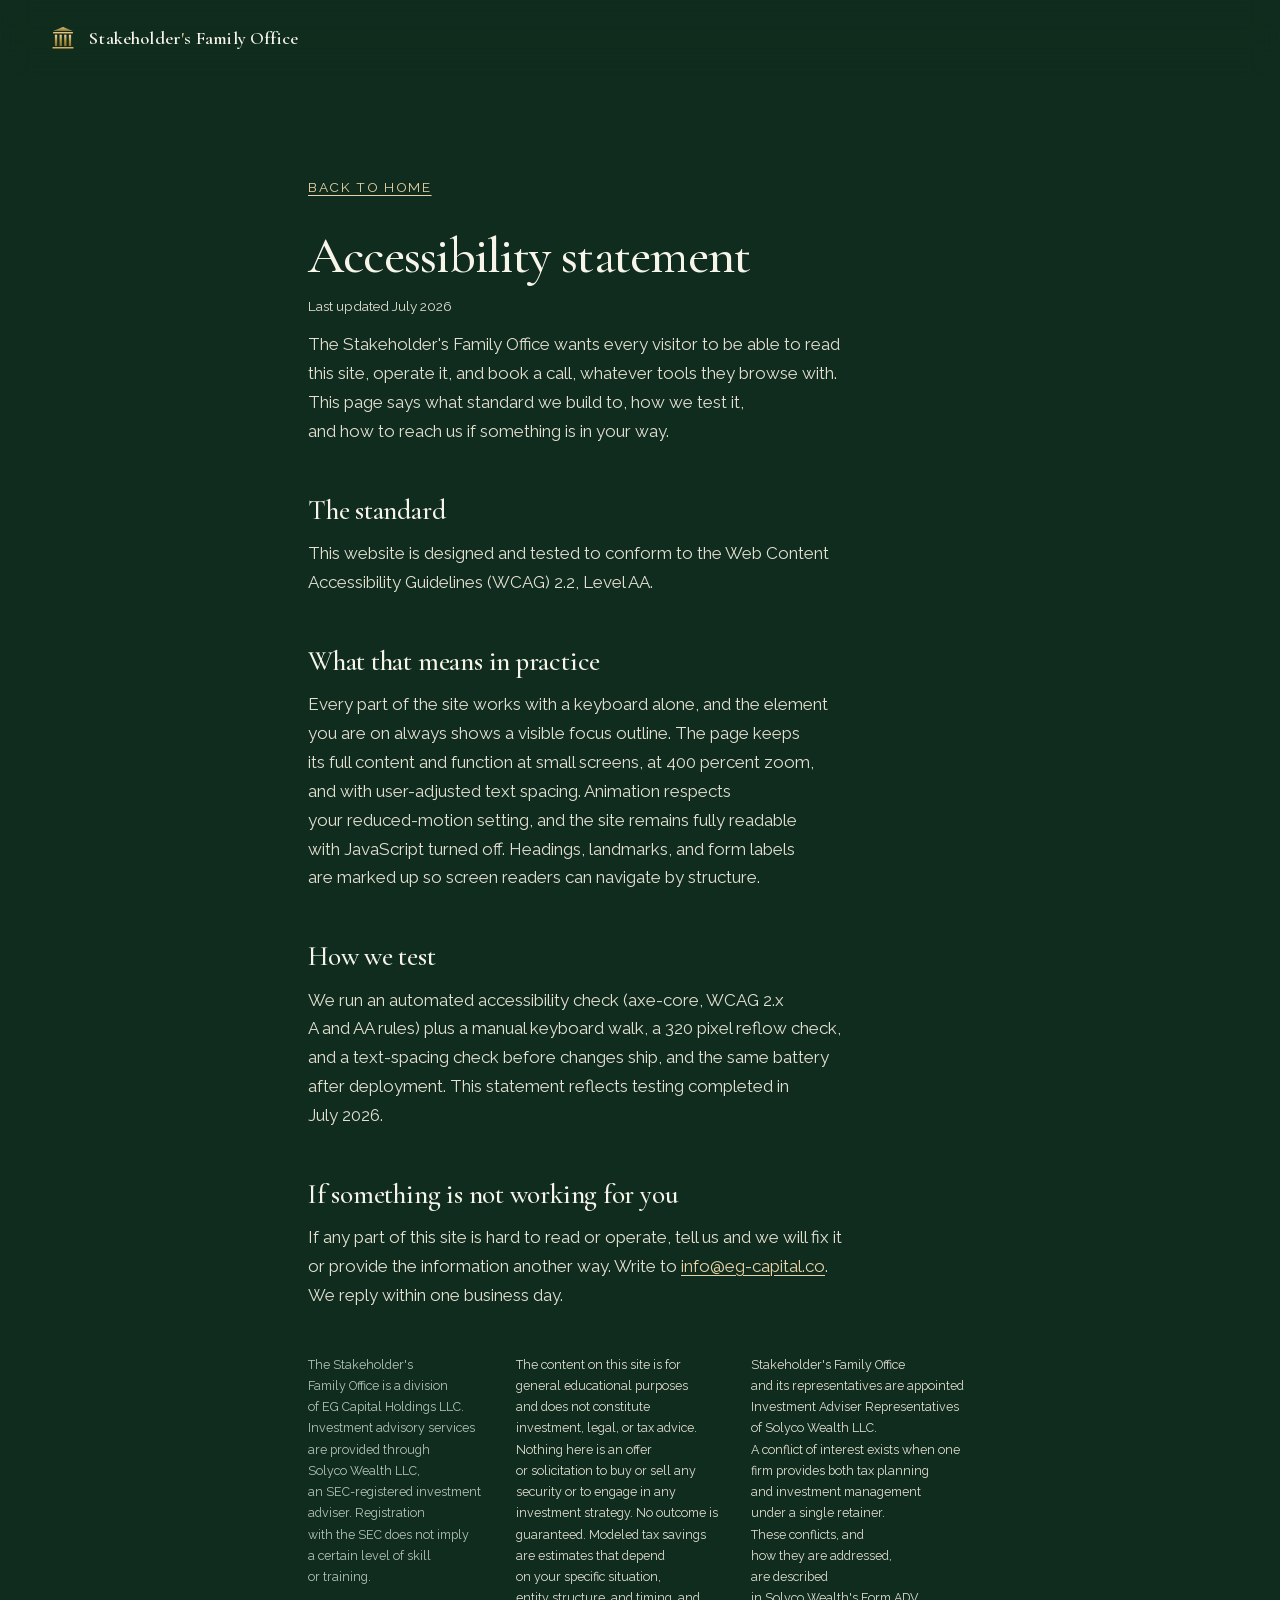
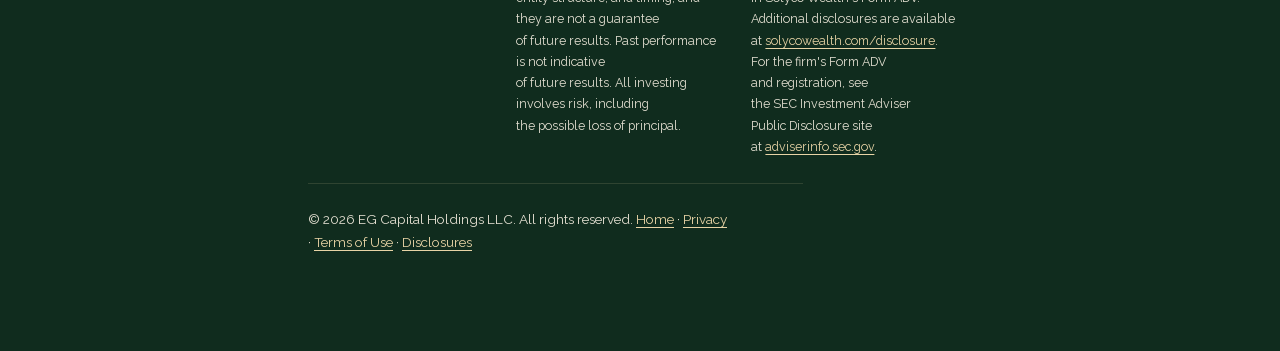
==== commit ef3fa647: "staging: rebuild from source" ====
--- a/accessibility.html
+++ b/accessibility.html
@@ -7,18 +7,18 @@
   <meta name="description" content="The accessibility standard this website is built and tested against, and how to reach us if something is hard to use.">
   <meta name="robots" content="noindex, follow">
   <meta name="theme-color" content="#0C2117">
-  <link rel="icon" href="assets/img/favicon.svg" type="image/svg+xml">
-  <link rel="stylesheet" href="assets/fonts/fonts.css">
-  <link rel="stylesheet" href="assets/css/tokens.css">
-  <link rel="stylesheet" href="assets/css/styles.css">
-  <script src="assets/js/main.js" defer></script>
+  <link rel="icon" href="assets/img/favicon.svg?v=1" type="image/svg+xml">
+  <link rel="stylesheet" href="assets/fonts/fonts.css?v=1">
+  <link rel="stylesheet" href="assets/css/tokens.css?v=1">
+  <link rel="stylesheet" href="assets/css/styles.css?v=1">
+  <script src="assets/js/main.js?v=1" defer></script>
 </head>
 <body>
   <a class="skip" href="#main">Skip to content</a>
   <header class="site-header">
     <div class="wrap nav">
       <a class="brand" href="./" aria-label="The Stakeholder's Family Office, home">
-        <img src="assets/img/mark.svg" alt="" width="30" height="30">
+        <img src="assets/img/mark.svg?v=1" alt="" width="30" height="30">
         <span class="brand-name">Stakeholder<span class="b">'</span>s Family Office</span>
       </a>
     </div>
@@ -29,26 +29,26 @@
       <h1 class="display">Accessibility statement</h1>
       <p class="legal-meta">Last updated July 2026</p>
 
-      <p>The Stakeholder's Family Office wants every visitor to be able to read this site, operate it, and book a call, whatever tools they browse with. This page says what standard we build to, how we test it, and how to reach us if something is in your way.</p>
+      <p>The Stakeholder's <span class="nb">Family Office</span> wants every visitor to be able to read <span class="nb">this site,</span> operate it, and book a call, whatever tools they browse with. <span class="nb">This page</span> says what standard we build to, how we test it, <span class="nb">and how to reach us</span> if something is <span class="nb">in your way.</span></p>
 
       <h2 class="title">The standard</h2>
-      <p>This website is designed and tested to conform to the Web Content Accessibility Guidelines (WCAG) 2.2, Level AA.</p>
+      <p>This website is designed and tested <span class="nb">to conform</span> to the <span class="nb">Web Content</span> <span class="nb">Accessibility Guidelines</span> <span class="nb">(WCAG) 2.2, Level AA.</span></p>
 
       <h2 class="title">What that means in practice</h2>
-      <p>Every part of the site works with a keyboard alone, and the element you are on always shows a visible focus outline. The page keeps its full content and function at small screens, at 400 percent zoom, and with user-adjusted text spacing. Animation respects your reduced-motion setting, and the site remains fully readable with JavaScript turned off. Headings, landmarks, and form labels are marked up so screen readers can navigate by structure.</p>
+      <p>Every part of the site works <span class="nb">with a keyboard alone,</span> and the element <span class="nb">you are on</span> always shows a visible focus outline. The page keeps <span class="nb">its full content and function</span> at small screens, at <span class="nb">400 percent zoom,</span> <span class="nb">and with user-adjusted</span> <span class="nb">text spacing.</span> Animation respects <span class="nb">your reduced-motion setting,</span> and the site remains fully readable <span class="nb">with JavaScript turned off.</span> Headings, landmarks, and <span class="nb">form labels</span> <span class="nb">are marked up</span> so screen readers can navigate by structure.</p>
 
       <h2 class="title">How we test</h2>
-      <p>We run an automated accessibility check (axe-core, WCAG 2.x A and AA rules) plus a manual keyboard walk, a 320 pixel reflow check, and a text-spacing check before changes ship, and the same battery after deployment. This statement reflects testing completed in July 2026.</p>
+      <p>We run an automated accessibility check (axe-core, WCAG 2.x <span class="nb">A and AA rules)</span> plus <span class="nb">a manual keyboard walk,</span> <span class="nb">a 320 pixel reflow check,</span> <span class="nb">and a text-spacing check</span> before changes ship, and the same battery <span class="nb">after deployment.</span> This statement reflects testing completed in July 2026.</p>
 
       <h2 class="title">If something is not working for you</h2>
-      <p>If any part of this site is hard to read or operate, tell us and we will fix it or provide the information another way. Write to <a href="mailto:info@eg-capital.co">info@eg-capital.co</a>. We reply within one business day.</p>
+      <p>If any part of this site is hard <span class="nb">to read or operate,</span> tell us and we will fix it <span class="nb">or provide</span> the information another way. <span class="nb">Write to <a href="mailto:info@eg-capital.co">info@eg-capital.co</a></span>. <span class="nb">We reply</span> within <span class="nb">one business day.</span></p>
 
       <footer class="disclosure">
-        <p class="legal-name">The Stakeholder's Family Office is a division of EG Capital Holdings LLC. Investment advisory services are provided through Solyco Wealth LLC, an SEC-registered investment adviser. Registration with the SEC does not imply a certain level of skill or training.</p>
-        <p>The content on this site is for general educational purposes and does not constitute investment, legal, or tax advice. Nothing here is an offer or solicitation to buy or sell any security or to engage in any investment strategy. No outcome is guaranteed. Modeled tax savings are estimates that depend on your specific situation, entity structure, and timing, and they are not a guarantee of future results. Past performance is not indicative of future results. All investing involves risk, including the possible loss of principal.</p>
-        <p>Stakeholder's Family Office and its representatives are appointed Investment Adviser Representatives of Solyco Wealth LLC. A conflict of interest exists when one firm provides both tax planning and investment management under a single retainer. These conflicts, and how they are addressed, are described in Solyco Wealth's Form ADV. Additional disclosures are available at <a href="https://solycowealth.com/disclosure/" rel="noopener">solycowealth.com/disclosure</a>. For the firm's Form ADV and registration, see the SEC Investment Adviser Public Disclosure site at <a href="https://adviserinfo.sec.gov" rel="noopener">adviserinfo.sec.gov</a>.</p>
+        <p class="legal-name">The Stakeholder's <span class="nb">Family Office</span> is a division <span class="nb">of EG Capital Holdings LLC.</span> Investment advisory services <span class="nb">are provided</span> through <span class="nb">Solyco Wealth LLC,</span> <span class="nb">an SEC-registered</span> investment adviser. Registration <span class="nb">with the SEC</span> <span class="nb">does not imply</span> <span class="nb">a certain level</span> of skill or training.</p>
+        <p>The content on this site is for general educational purposes <span class="nb">and does not constitute</span> investment, legal, or tax advice. Nothing here <span class="nb">is an offer</span> <span class="nb">or solicitation</span> <span class="nb">to buy or sell</span> any security or to engage in any <span class="nb">investment strategy.</span> <span class="nb">No outcome</span> is guaranteed. Modeled tax savings <span class="nb">are estimates</span> that depend <span class="nb">on your specific situation,</span> <span class="nb">entity structure,</span> and timing, and they are not <span class="nb">a guarantee</span> <span class="nb">of future results.</span> <span class="nb">Past performance</span> is not indicative <span class="nb">of future results.</span> All investing involves risk, including <span class="nb">the possible loss</span> of principal.</p>
+        <p>Stakeholder's <span class="nb">Family Office</span> <span class="nb">and its representatives</span> <span class="nb">are appointed</span> Investment Adviser Representatives <span class="nb">of Solyco Wealth LLC.</span> <span class="nb">A conflict of interest</span> exists when one firm provides both <span class="nb">tax planning</span> <span class="nb">and investment management</span> <span class="nb">under a single retainer.</span> <span class="nb">These conflicts,</span> and <span class="nb">how they are addressed,</span> <span class="nb">are described</span> <span class="nb-w">in <span class="nb">Solyco Wealth's Form ADV.</span></span> <span class="nb">Additional disclosures</span> are available <span class="nb">at <a href="https://solycowealth.com/disclosure/" rel="noopener">solycowealth.com/disclosure</a></span>. <span class="nb">For the firm's</span> <span class="nb">Form ADV</span> <span class="nb">and registration,</span> see <span class="nb">the SEC Investment Adviser</span> <span class="nb">Public Disclosure site</span> <span class="nb">at <a href="https://adviserinfo.sec.gov" rel="noopener">adviserinfo.sec.gov</a></span>.</p>
       </footer>
-      <p class="legal-foot">&copy; <span data-year>2026</span> EG Capital Holdings LLC. All rights reserved. <a href="./">Home</a> &middot; <a href="privacy.html">Privacy</a> &middot; <a href="terms.html">Terms of Use</a> &middot; <a href="https://solycowealth.com/disclosure/" rel="noopener">Disclosures</a></p>
+      <p class="legal-foot">&copy; <span data-year>2026</span> EG Capital Holdings LLC. All rights reserved. <a href="./">Home</a> <span class="nb">&middot; <a href="privacy.html">Privacy</a></span> <span class="nb">&middot; <a href="terms.html">Terms of Use</a></span> <span class="nb">&middot; <a href="https://solycowealth.com/disclosure/" rel="noopener">Disclosures</a></span></p>
     </div>
   </main>
 </body>
--- a/assets/fonts/fonts.css
+++ b/assets/fonts/fonts.css
@@ -2,14 +2,18 @@
    Two families only (kit rule). These are VARIABLE fonts: one file per family
    carries the whole weight axis, so every declared weight (500/600/700 etc.)
    renders as a real interpolated cut, not a browser-synthesized faux-bold.
-   Served from /assets/fonts so the site has no third-party requests. */
+   Served from /assets/fonts so the site has no third-party requests.
+
+   Cut below Google's latin subset by ops/subset-fonts.py (worth ~33KB in the
+   LCP window); unicode-range below is exactly what survived. New copy characters
+   must be added there -- `ops/subset-fonts.py --check` is the gate. */
 @font-face {
   font-family: 'Cormorant Garamond';
   font-style: normal;
   font-weight: 300 700;
   font-display: swap;
   src: url(cormorant-garamond-var.woff2) format('woff2');
-  unicode-range: U+0000-00FF, U+0131, U+0152-0153, U+02BB-02BC, U+02C6, U+02DA, U+02DC, U+0304, U+0308, U+0329, U+2000-206F, U+2074, U+20AC, U+2122, U+2191, U+2193, U+2212, U+2215, U+FEFF, U+FFFD;
+  unicode-range: U+0020-007E, U+00A0, U+00A9, U+00AD-00AE, U+00B0, U+00B7, U+00D7, U+2002, U+2009, U+200B, U+2013-2014, U+2018-2019, U+201C-201D, U+2022, U+2026, U+2032-2033, U+2122, U+2191, U+2193, U+2212, U+FEFF;
 }
 @font-face {
   font-family: 'Cormorant Garamond';
@@ -17,7 +21,7 @@
   font-weight: 300 700;
   font-display: swap;
   src: url(cormorant-garamond-italic-var.woff2) format('woff2');
-  unicode-range: U+0000-00FF, U+0131, U+0152-0153, U+02BB-02BC, U+02C6, U+02DA, U+02DC, U+0304, U+0308, U+0329, U+2000-206F, U+2074, U+20AC, U+2122, U+2191, U+2193, U+2212, U+2215, U+FEFF, U+FFFD;
+  unicode-range: U+0020-007E, U+00A0, U+00A9, U+00AD-00AE, U+00B0, U+00B7, U+00D7, U+2002, U+2009, U+200B, U+2013-2014, U+2018-2019, U+201C-201D, U+2022, U+2026, U+2032-2033, U+2122, U+2191, U+2193, U+2212, U+FEFF;
 }
 @font-face {
   font-family: 'Raleway';
@@ -25,7 +29,7 @@
   font-weight: 100 900;
   font-display: swap;
   src: url(raleway-var.woff2) format('woff2');
-  unicode-range: U+0000-00FF, U+0131, U+0152-0153, U+02BB-02BC, U+02C6, U+02DA, U+02DC, U+0304, U+0308, U+0329, U+2000-206F, U+2074, U+20AC, U+2122, U+2191, U+2193, U+2212, U+2215, U+FEFF, U+FFFD;
+  unicode-range: U+0020-007E, U+00A0, U+00A9, U+00AD-00AE, U+00B0, U+00B7, U+00D7, U+2002, U+2009, U+200B, U+2013-2014, U+2018-2019, U+201C-201D, U+2022, U+2026, U+2032-2033, U+2122, U+2191, U+2193, U+2212, U+FEFF;
 }
 
 /* Metric-matched fallbacks: with font-display: swap, a slow font fetch would
--- a/assets/css/tokens.css
+++ b/assets/css/tokens.css
@@ -37,6 +37,13 @@
   --bullion:          #8E7330;
   --ink:              #0C2117; /* dark text for use on gold fills */
 
+  /* Functional state "wrong". The kit has no error tone and champagne cannot carry one
+     (it already means "important and good"). Desaturated brick inside the green world,
+     hue 12.9deg vs champagne's 41.8deg. Measured on the rendered page, text hidden,
+     lightest pixel: 6.23:1 on the composited form panel (20,52,38), 7.11:1 on the
+     field background (16,41,30). Error text and invalid borders only. */
+  --error:            #E2A08E;
+
   /* ---- Hairlines and accents ---- */
   --line:             rgba(232, 212, 166, 0.14);
   --line-strong:      rgba(232, 212, 166, 0.26);
@@ -58,8 +65,12 @@
   --fs-h1:        clamp(2.1rem, 1.45rem + 3.0vw, 3.4rem);
   --fs-h2:        clamp(1.7rem, 1.25rem + 2.1vw, 2.6rem);
   --fs-h3:        clamp(1.375rem, 1.2rem + 0.5vw, 1.6rem);   /* 22-25.6px, clears the --fs-lead ceiling */
+  --fs-h2-sm:     clamp(1.4rem, 1.1rem + 1.2vw, 1.9rem);     /* statement tier between h2 and h3 */
+  --fs-h3-sm:     1.25rem;                                   /* smallest display rung, clears the 18px floor */
   --fs-lead:      clamp(1.1rem, 1.0rem + 0.65vw, 1.4rem);
   --fs-body:      1.0625rem;                                 /* 17px */
+  --fs-body-sm:   0.95rem;                                   /* dense card/list prose */
+  --fs-ui:        0.85rem;                                   /* controls, meta, captions */
   --fs-label:     0.78rem;                                   /* uppercase tracked label */
   --fs-figure:    clamp(2.6rem, 1.6rem + 4.4vw, 4.25rem);    /* gold stat figures */
   --fs-figure-sm: clamp(1.45rem, 1.2rem + 0.8vw, 1.7rem);    /* secondary figures */
@@ -67,9 +78,12 @@
   --lh-tight:     1.04;
   --lh-snug:      1.22;
   --lh-body:      1.62;
+  --lh-prose:     1.55;   /* dense prose in cards and lists */
+  --lh-heading:   1.18;   /* multi-line display headings */
   --tracking-label: 0.18em;   /* hero / section labels */
   --tracking-tight: 0.12em;   /* micro labels: chips, sources, form */
   --tracking-cta:   0.12em;
+  --tracking-sub:   0.08em;   /* rank-2 labels: present but not competing with a kicker */
 
   /* ---- Spacing scale: 4px base for UI rhythm, generous steps for macro air ---- */
   --sp-1: 0.25rem; --sp-2: 0.5rem; --sp-3: 0.75rem; --sp-4: 1rem;
@@ -77,12 +91,18 @@
   --sp-10: 4rem;   --sp-12: 5rem;
 
   /* ---- Section rhythm and widths ---- */
-  --section-y: clamp(5rem, 3.5rem + 7vw, 9rem);
+  /* Pulled in from 9rem: every boundary measured 291-336px glyph-to-glyph, a quarter of
+     the page was inter-section air, and the act break was only 13% larger than a normal
+     gap. The --continues / --act tiers now read against a tighter default. */
+  --section-y: clamp(4.25rem, 3.0rem + 5.4vw, 7rem);
   --header-h:  76px;        /* sticky header height; single source of truth */
+  --cta-bar-h: 52px;        /* fixed mobile CTA bar; the other piece of fixed chrome */
   --maxw:        1200px;
   --maxw-text:   760px;
-  --maxw-read:   64ch;        /* comfortable reading measure for lead/body */
+  --maxw-read:   50ch;        /* Raleway's "0" is 1.279x its average character, so ch under-counts
+                                 by ~28%: 64ch rendered 82-90 real characters. 50ch lands 60-70. */
   --gutter:      clamp(1.25rem, 0.6rem + 3vw, 3rem);
+  --gap-editorial: clamp(2rem, 1rem + 4vw, 5rem);  /* the two-column editorial split */
 
   /* ---- Form ---- */
   --radius-sm: 4px;
--- a/assets/css/styles.css
+++ b/assets/css/styles.css
@@ -6,10 +6,12 @@
 /* ---------- reset ---------- */
 *, *::before, *::after { box-sizing: border-box; }
 * { margin: 0; }
-html { -webkit-text-size-adjust: 100%; scroll-behavior: smooth; }
+html { -webkit-text-size-adjust: 100%; scroll-behavior: smooth; color-scheme: dark; }
+/* Taps flash the brand, not the UA's gray. */
+html { -webkit-tap-highlight-color: rgba(184, 150, 62, 0.10); }
 /* 2.4.11 focus not obscured: keyboard-driven scrolls keep the focused element clear of
    the sticky header (top) and the fixed mobile CTA bar (bottom, 52px where it exists). */
-html { scroll-padding-top: calc(var(--header-h) + var(--sp-3)); scroll-padding-bottom: calc(52px + var(--sp-3)); }
+html { scroll-padding-top: calc(var(--header-h) + var(--sp-3)); scroll-padding-bottom: calc(var(--cta-bar-h) + var(--sp-3)); }
 @media (prefers-reduced-motion: reduce) { html { scroll-behavior: auto; } }
 
 body {
@@ -46,9 +48,23 @@
 .skip:focus { top: 0; }
 .visually-hidden { position: absolute; width: 1px; height: 1px; padding: 0; margin: -1px; overflow: hidden; clip: rect(0 0 0 0); white-space: nowrap; border: 0; }
 
-/* ---------- layout primitives ---------- */
+/* ---------- layout primitives ----------
+   Spacing values live on the --sp-* scale. The exceptions are deliberate optical
+   values, not drift: nav link padding (0.4/0.7rem, width-pressure-verified at the
+   1101px collapse), button padding (0.9/1.7rem sets the 44px tap height with the
+   label's tracking), and the mobile bar (0.85rem). Snap nothing here without
+   re-measuring the nav row and the fold. */
 .wrap { width: 100%; max-width: var(--maxw); margin-inline: auto; padding-inline: var(--gutter); }
 .section { padding-block: var(--section-y); position: relative; }
+/* DESIGN.md: "Vary spacing for rhythm; do not apply uniformly." One clamp across all
+   15 sections put every boundary inside a 10% spread, so a gap meant nothing. Two
+   tiers, applied ONLY to pure-air transitions: where a sunk band meets the ground the
+   colour change already separates, so those keep the default and stay symmetric.
+   Measured at 1440: continuations 175/173, default median 260, act break 389 = 1.50x. */
+.section--continues { padding-top: calc(var(--section-y) * 0.52); }  /* one argument running on */
+.section--act       { padding-top: calc(var(--section-y) * 2.05); }  /* a real act break */
+/* Only #engagement takes --act: #contact already has the hardest boundary on the page,
+   the only full-bleed photographic ground. */
 .section--sunk { background: var(--green-950); box-shadow: inset 0 1px 0 var(--line), inset 0 -1px 0 var(--line); }
 
 .eyebrow {
@@ -58,7 +74,7 @@
   letter-spacing: var(--tracking-label);
   text-transform: uppercase;
   color: var(--champagne);
-  display: inline-flex; align-items: center; gap: 0.75rem;
+  display: inline-flex; align-items: center; gap: var(--sp-3);
 }
 .eyebrow::before {
   content: ""; width: 1.75rem; height: 1px; background: var(--gold);
@@ -66,14 +82,31 @@
 }
 .section--center .eyebrow { justify-content: center; }
 
-h1, h2, h3, .display { font-family: var(--font-display); font-weight: 600; }
+/* balance evens the display rag: the h1 was setting 24/26/9 chars, a widow at 84px. */
+h1, h2, h3, .display { font-family: var(--font-display); font-weight: 600; text-wrap: balance; }
+p, li { text-wrap: pretty; }
+.s-guarantee { text-wrap: balance; }
+/* Break control. pretty/balance cannot see sentence boundaries or keep units
+   together, so unbreakable units (names, figures, citations) and forced
+   thought-boundary breaks are marked in the markup. .nb glues a unit at 375px
+   and up and must be shorter than the narrowest column it sits in; below 375
+   the browser's default wrapping wins, so the 320px WCAG reflow pass is never
+   at risk from a glue. .nb-w glues only above 560px, for re-breaks whose
+   glued unit would overflow or triple-wrap a phone-width heading. Spans only:
+   no nbsp, the font subset does not cover U+00A0. */
+@media (min-width: 375px) { .nb { white-space: nowrap; } }
+@media (min-width: 560.02px) { .nb-w { white-space: nowrap; } }
+/* The phase rail captions run 2 lines at 1440 and up to 5 in the 768 rail;
+   balance picks the width-appropriate even break instead of stranding the
+   preposition at one width to fill the line at another. */
+.phase p { text-wrap: balance; }
 .display { font-size: var(--fs-display); font-weight: 500; line-height: var(--lh-tight); letter-spacing: -0.015em; }
 h2.title { font-size: var(--fs-h2); line-height: var(--lh-snug); letter-spacing: -0.008em; font-weight: 500; }
 .subtitle {
   font-family: var(--font-sans); font-weight: 400; color: var(--text-dim);
-  font-size: var(--fs-lead); line-height: 1.5; max-width: var(--maxw-read);
-}
-.section-head { margin-bottom: clamp(2.5rem, 1.75rem + 3vw, 4rem); }
+  font-size: var(--fs-lead); line-height: var(--lh-prose); max-width: var(--maxw-read);
+}
+.section-head { margin-bottom: clamp(var(--sp-7), 1.75rem + 3vw, 4rem); }
 .section-head .title { margin-top: var(--sp-3); }
 .section-head .title:first-child { margin-top: 0; }
 .section-head .subtitle { margin-top: var(--sp-4); }
@@ -82,13 +115,8 @@
 
 em { font-style: italic; color: var(--champagne); }
 
-/* gold figure helper, only ever LARGE (kit: gold for figures) */
-.figure-gold {
-  font-family: var(--font-display); font-weight: 600; color: var(--gold);
-  font-size: var(--fs-figure); line-height: 1; letter-spacing: -0.01em;
-}
 /* lining + tabular numerals: ledger-grade figures, not Cormorant's bobbing old-style digits */
-.display, h1, h2, h3, .figure-gold, .col-foot .price,
+.display, h1, h2, h3, .col-foot .price,
 .savings .s-amt, .hero-proof .pf-figure, .price-sub, .modules .m-price {
   font-variant-numeric: lining-nums tabular-nums;
 }
@@ -97,8 +125,8 @@
 .btn {
   display: inline-flex; align-items: center; justify-content: center; gap: 0.55rem;
   min-height: var(--tap); padding: 0.9rem 1.7rem;
-  font-family: var(--font-sans); font-weight: 700; font-size: 0.86rem;
-  letter-spacing: 0.14em; text-transform: uppercase; white-space: nowrap;
+  font-family: var(--font-sans); font-weight: 700; font-size: var(--fs-ui);
+  letter-spacing: var(--tracking-cta); text-transform: uppercase; white-space: nowrap;
   border-radius: 3px; border: 1px solid transparent;
   transition: transform var(--dur-fast) var(--ease), background-color var(--dur-fast) var(--ease),
               border-color var(--dur-fast) var(--ease), color var(--dur-fast) var(--ease),
@@ -110,6 +138,15 @@
 .btn-primary:hover { background: var(--gilt); transform: translateY(-1px); box-shadow: 0 14px 34px -16px var(--glow-gold); }
 .btn-primary:focus-visible { outline-color: var(--champagne); box-shadow: 0 0 0 4px var(--green-900), 0 0 0 5px var(--line-gold); }
 .btn-ghost { background: transparent; color: var(--text); border-color: rgba(232, 212, 166, 0.5); }
+/* One filled gold control on screen, everywhere. body.cta-near means a Book control
+   is already visible (hero, price card, serve close, the form), so the header's copy
+   of it steps down to ghost until the page's own CTA scrolls away. The .btn
+   transition already animates the swap. */
+body.cta-near .site-header .btn-primary {
+  background: transparent; color: var(--text);
+  border-color: rgba(232, 212, 166, 0.5); box-shadow: none;
+}
+body.cta-near .site-header .btn-primary:hover { background: var(--card-raised); border-color: var(--champagne); transform: none; }
 .btn-ghost:hover { border-color: var(--champagne); background: var(--card-raised); }
 .btn .arrow { transition: transform var(--dur-fast) var(--ease); }
 .btn:hover .arrow { transform: translateX(3px); }
@@ -137,7 +174,7 @@
 /* flex-wrap is the 1.4.12 escape valve: under user-injected text spacing the inflated
    link row wraps under the brand instead of pushing the CTA off-screen. In the normal
    state everything fits on one row, so wrap never engages. */
-.nav { display: flex; flex-wrap: wrap; align-items: center; justify-content: space-between; min-height: var(--header-h); gap: 0 1.5rem; }
+.nav { display: flex; flex-wrap: wrap; align-items: center; justify-content: space-between; min-height: var(--header-h); gap: 0 var(--sp-5); }
 .brand { display: inline-flex; align-items: center; gap: 0.7rem; min-height: var(--tap); }
 .brand img { width: 30px; height: 30px; }
 .brand-name {
@@ -149,7 +186,7 @@
 .nav-links { display: flex; align-items: center; gap: 0.4rem; }
 .nav-links a:not(.btn) {
   display: inline-flex; align-items: center; min-height: var(--tap);
-  font-size: 0.86rem; font-weight: 500; color: var(--sage);
+  font-size: var(--fs-ui); font-weight: 600; color: var(--sage);
   padding: 0.4rem 0.7rem; border-radius: var(--radius-sm);
   white-space: nowrap;
   transition: color var(--dur-fast) var(--ease);
@@ -161,7 +198,7 @@
   text-decoration: underline; text-underline-offset: 6px;
   text-decoration-color: var(--gold); text-decoration-thickness: 1px;
 }
-.nav-cta { margin-left: 0.5rem; }
+.nav-cta { margin-left: var(--sp-2); }
 .nav-toggle { display: none; }
 /* Just above the 1100px collapse point the full row's PREFERRED width (brand + 7 links
    + CTA, ~1062px) exceeded the viewport: flex shrink squeezed the brand box under its
@@ -170,7 +207,7 @@
    >=18px) and trims link air so the preferred row genuinely fits from 1101 up; full
    spacing returns at 1360. */
 @media (min-width: 1100.02px) and (max-width: 1359.98px) {
-  .nav { gap: 0 0.75rem; }
+  .nav { gap: 0 var(--sp-3); }
   .brand-name { font-size: 1.15rem; }
   .nav-links { gap: 0.05rem; }
   .nav-links a:not(.btn) { padding: 0.4rem 0.25rem; }
@@ -187,9 +224,18 @@
 }
 
 /* ---------- hero ---------- */
-.hero { position: relative; isolation: isolate; padding-block: clamp(6rem, 4.5rem + 9vw, 11rem); overflow: hidden; }
+.hero { position: relative; isolation: isolate; padding-top: clamp(6rem, 4.5rem + 9vw, 11rem);
+  /* Bottom air trimmed independently: the top clamp frames the headline against the
+     photograph, but the same 176px below the proof chip made hero->problem measure
+     322px against a 224-260px default band — the page's second-largest gap with no
+     act-break meaning. This lands it back inside the band. */
+  padding-bottom: clamp(4rem, 3rem + 4.5vw, 6.5rem); overflow: hidden; }
 .hero-media { position: absolute; inset: 0; z-index: -2; }
-.hero-media img { width: 100%; height: 100%; object-fit: cover; object-position: 50% 40%; }
+/* The hero source is the full sofa trio with wall above. 58% from the top lands the visible
+   band on all three faces plus the sofa at desktop aspect ratios; below 900px the window
+   turns portrait and rides a touch higher so the faces stay inside it. */
+.hero-media img { width: 100%; height: 100%; object-fit: cover; object-position: 50% 58%; }
+@media (max-width: 900px) { .hero-media img { object-position: 50% 55%; } }
 .hero-media::after {
   content: ""; position: absolute; inset: 0;
   background:
@@ -201,24 +247,46 @@
 .hero-inner { max-width: 52rem; }
 /* 20ch sets the headline in three lines, keeping the lead and CTAs above the desktop fold. */
 .hero h1 { margin-top: var(--sp-5); max-width: 20ch; }
-.hero .hero-lead { margin-top: var(--sp-5); font-size: var(--fs-lead); color: var(--text-dim); max-width: 56ch; line-height: 1.55; }
-.hero-actions { margin-top: var(--sp-7); display: flex; flex-wrap: wrap; gap: var(--sp-4); }
+.hero .hero-lead { margin-top: var(--sp-5); font-size: var(--fs-lead); color: var(--text-dim); max-width: 44ch; line-height: var(--lh-prose); }
+/* Situation line. Sage and one step below body size so it reads as a quiet aside under the
+   lead, not a second label: the hero already has an eyebrow. The CTA row gives back the air
+   this costs (sp-7 -> sp-5) so the primary CTA stays above the 900px fold. */
+/* 44ch: at 70ch this ran 98 characters on a single 651px line, run 7's one genuine
+   line-length finding. Two short lines read; one long one gets skipped. */
+.hero-trigger { max-width: 44ch; margin-top: var(--sp-4); font-size: var(--fs-body-sm); color: var(--sage); line-height: var(--lh-prose); }
+.hero-actions { margin-top: var(--sp-5); display: flex; flex-wrap: wrap; gap: var(--sp-4); }
+/* Below ~540px the two hero buttons stop sharing a row and stack, which is what pushed
+   "See How It Works" off a 812px-tall phone once the trigger line landed. Measured: at
+   375x812 the ghost button ran 804-857. One row is not recoverable at this width (the
+   two labels measure 380px of content against a 333px container, so no padding or gap
+   change fits them side by side), so the space comes back from the vertical rhythm
+   instead: the trigger line's own top margin, the gap down to the CTA row, the gap
+   between the stacked buttons, and the buttons' block padding, which falls back on the
+   44px --tap floor rather than the 53px the 0.9rem padding was setting. The h1, the
+   lead, and the hero's own padding are untouched. */
+@media (max-width: 560px) {
+  .hero-trigger { max-width: 44ch; margin-top: var(--sp-2); }
+  .hero-actions { margin-top: var(--sp-3); gap: var(--sp-3); }
+  .hero-actions .btn { padding-block: var(--sp-2); }
+}
 .hero-proof {
   margin-top: var(--sp-8); padding-top: var(--sp-5); border-top: 1px solid var(--line);
   display: flex; align-items: baseline; gap: var(--sp-4); flex-wrap: wrap; max-width: 60ch;
 }
 .hero-proof .pf-figure { font-family: var(--font-display); font-weight: 600; color: var(--champagne); font-size: var(--fs-figure-sm); line-height: 1; }
-.hero-proof .pf-text { color: var(--sage); font-size: 0.98rem; line-height: 1.5; }
+.hero-proof .pf-text { color: var(--sage); font-size: var(--fs-body-sm); line-height: var(--lh-prose); }
 
 /* ---------- problem / fragmentation ---------- */
 .compare { display: grid; grid-template-columns: 1fr; gap: var(--sp-5); }
 @media (min-width: 880px) { .compare { grid-template-columns: 1fr auto 1fr; align-items: stretch; gap: 0; } }
 .compare-col {
   border: 1px solid var(--card-border); border-radius: var(--radius-lg);
-  background: var(--card); padding: clamp(var(--sp-5), 1rem + 2vw, var(--sp-7));
+  background: var(--card); padding: clamp(var(--sp-5), var(--sp-4) + 2vw, var(--sp-7));
   display: flex; flex-direction: column;
 }
 .compare-col h3 {
+  /* Card title, same rank as .modules h3 / .savings h3. The gold rule is what marks a
+     section kicker, not the tracking, so card titles keep --tracking-label. */
   font-family: var(--font-sans); text-transform: uppercase; letter-spacing: var(--tracking-label);
   font-size: var(--fs-label); font-weight: 700; margin-bottom: var(--sp-5);
 }
@@ -250,7 +318,7 @@
 }
 .stack-list li:first-child, .gain-list li:first-child { border-top: none; }
 .stack-list .k { font-weight: 600; color: var(--text); }
-.stack-list .v, .gain-list .v { color: var(--sage); font-size: 0.95rem; }
+.stack-list .v, .gain-list .v { color: var(--sage); font-size: var(--fs-body-sm); }
 .stack-list .mark { color: var(--sage-dim); }
 .gain-list .mark { color: var(--gilt); }
 .gain-list .k { color: var(--text); font-weight: 600; }
@@ -258,35 +326,32 @@
 .col-foot .price { font-family: var(--font-display); font-size: var(--fs-figure-sm); font-weight: 600; }
 .compare-before .col-foot .price { color: var(--text-dim); }
 .compare-after .col-foot .price { color: var(--champagne); }
-.col-foot .meta { display: block; color: var(--sage-dim); font-size: 0.86rem; margin-top: var(--sp-1); }
-
-
-/* ---------- pillars ---------- */
-.pillars { display: grid; grid-template-columns: 1fr; gap: var(--sp-5); }
-@media (min-width: 620px) { .pillars { grid-template-columns: 1fr 1fr; } }
-@media (min-width: 1000px) { .pillars { grid-template-columns: repeat(4, 1fr); } }
-.pillar {
-  border: 1px solid var(--card-border); border-radius: var(--radius-lg);
-  background: var(--card); padding: var(--sp-6) var(--sp-5);
-  position: relative; overflow: hidden;
-  transition: transform var(--dur-fast) var(--ease), border-color var(--dur-fast) var(--ease), background-color var(--dur-fast) var(--ease);
-}
-.pillar::before {
-  content: ""; position: absolute; left: 0; top: 0; height: 3px; width: 100%;
-  background: linear-gradient(90deg, var(--gold), transparent);
-  opacity: 0; transition: opacity var(--dur-fast) var(--ease);
-}
-/* Pillars are read-only content: no lift, no clickability illusion. The gold
-   hairline reveal stays as a quiet reading-position cue. */
-.pillar:hover { border-color: var(--line-gold); }
-.pillar:hover::before { opacity: 1; }
-.pillar .p-icon { width: 38px; height: 38px; margin: 0 0 var(--sp-4); color: var(--gold); }
-.pillar h3 { font-size: var(--fs-h3); font-weight: 600; line-height: 1.18; margin-bottom: var(--sp-3); min-height: 2.36em; }
-.pillar p { color: var(--sage); font-size: 0.95rem; line-height: 1.55; }
+.col-foot .meta { display: block; color: var(--sage-dim); font-size: var(--fs-ui); margin-top: var(--sp-1); }
+
+
+/* ---------- pillars, de-carded ----------
+   The four disciplines as editorial rows on hairlines: the row grammar that proved
+   itself in the cut beliefs section, now carrying content that earns it. This retires
+   the page's one icon-card grid, which PRODUCT.md's anti-references name. */
+.pillar-list { margin-top: var(--sp-2); }
+.pillar-row { display: grid; grid-template-columns: auto 1fr; gap: var(--sp-3) var(--sp-5);
+  padding: var(--sp-5) 0; border-top: 1px solid var(--line); }
+.pillar-row:last-child { border-bottom: 1px solid var(--line); }
+.pillar-row .b-mark { grid-row: span 2; align-self: start; width: 9px; height: 9px; margin-top: 0.55em;
+  background: var(--gold); transform: rotate(45deg); }
+.pillar-row h3 { font-family: var(--font-display); font-weight: 600; font-size: var(--fs-h3); line-height: var(--lh-heading); }
+.pillar-row p { color: var(--sage); font-size: var(--fs-body); line-height: var(--lh-prose); max-width: 50ch; }
+@media (min-width: 820px) {
+  .pillar-row { grid-template-columns: 1.25rem minmax(0, 1fr) minmax(0, 1.15fr); align-items: baseline; gap: var(--sp-6); }
+  .pillar-row .b-mark { grid-row: auto; }
+}
+
+/* The framework block inside the merged section: scope above, sequence below. */
+.flow-block { margin-top: var(--sp-10); }
+.flow-head { font-family: var(--font-display); font-weight: 600; font-size: var(--fs-h2-sm); line-height: var(--lh-heading); }
+.flow-block .subtitle { margin-top: var(--sp-3); }
 
 /* ---------- framework flow ---------- */
-.framework { position: relative; }
-
 .flow { display: grid; grid-template-columns: 1fr; gap: var(--sp-4); margin-top: var(--sp-4); }
 /* minmax(0,1fr) keeps the four tracks equal at tablet widths (plain 1fr respects
    min-content, so 'Diversification' inflated its track to 193px against 159px
@@ -318,36 +383,25 @@
     font-variant-numeric: lining-nums tabular-nums;
   }
 }
-.phase h3 { font-family: var(--font-display); font-size: 1.55rem; font-weight: 600; margin: 0.4rem 0 0.6rem; overflow-wrap: break-word; hyphens: auto; }
+.phase h4 { font-family: var(--font-display); font-size: var(--fs-h3-sm); font-weight: 600; margin: 0.4rem 0 0.6rem; overflow-wrap: break-word; hyphens: auto; }
 /* In the 720-900px band the equal tracks leave ~116-158px of content width and
    'Diversification' at 1.55rem measures wider, which forced an unhyphenated mid-word
    break. A fluid step-down (20px at 720 scaling back toward full size, never under the
    18px Cormorant floor) keeps every phase name on one line; full size returns at 900px. */
-@media (min-width: 720px) and (max-width: 899.98px) {
-  .phase h3 { font-size: clamp(1.125rem, -0.1375rem + 3vw, 1.55rem); }
-}
-.phase p { color: var(--sage); font-size: 0.95rem; line-height: 1.55; }
+.phase p { color: var(--sage); font-size: var(--fs-body-sm); line-height: var(--lh-prose); }
 .phase .p-arrow { display: none; }
 @media (min-width: 720px) {
   .phase .p-arrow { display: block; position: absolute; top: -14px; right: -7px; color: var(--gilt); }
   .phase:last-child .p-arrow { display: none; }
 }
 
-/* ---------- proof stat band ---------- */
-.stats { display: grid; grid-template-columns: 1fr; gap: 0; border-top: 1px solid var(--line); }
-@media (min-width: 760px) { .stats { grid-template-columns: repeat(3, 1fr); } }
-.stat { padding: var(--sp-7) var(--sp-5); border-bottom: 1px solid var(--line); text-align: center; display: flex; flex-direction: column; align-items: center; }
-@media (min-width: 760px) {
-  .stat { border-bottom: none; border-right: 1px solid var(--line); }
-  .stat:last-child { border-right: none; }
-}
-.stat .s-fig { color: var(--champagne); font-size: clamp(1.8rem, 1.5rem + 1vw, 2.1rem); display: inline-block; padding-bottom: var(--sp-3); border-bottom: 1px solid var(--line-gold); margin-bottom: var(--sp-1); }
-.stat .s-text { margin-top: var(--sp-3); color: var(--text-dim); font-size: 1rem; line-height: 1.5; max-width: 26ch; margin-inline: auto; }
 /* Generic dated-source line, usable under any figure on the page. */
-.s-src { display: block; font-size: var(--fs-label); letter-spacing: var(--tracking-tight); text-transform: uppercase; color: var(--sage); }
-.stat .s-src { margin-top: auto; padding-top: var(--sp-4); }
+/* Label ranks. One treatment was doing nine jobs at the same 12.48px/champagne/0.18em,
+   so rank could not be read from form (PRODUCT.md names this an anti-reference).
+   Rank 1: champagne, --tracking-label, gold rule, for section kickers. Rank 2: sage,
+   --tracking-sub, no rule, for labels naming a block rather than opening a section. */
+.s-src { display: block; font-size: var(--fs-label); letter-spacing: var(--tracking-sub); text-transform: uppercase; color: var(--sage); font-weight: 700; }
 .col-foot .s-src { margin-top: var(--sp-1); }
-.stats-note { text-align: center; margin-top: var(--sp-7); color: var(--sage); max-width: 64ch; margin-inline: auto; font-size: 1rem; }
 
 /* ---------- engagement / pricing ---------- */
 /* Source order is savings -> price-card -> modules so the single-column stack reads
@@ -359,7 +413,7 @@
     grid-template-columns: 1.15fr 0.85fr;
     grid-template-rows: auto 1fr;
     grid-template-areas: "card savings" "card modules";
-    gap: 1.5rem;
+    gap: var(--sp-5);
   }
   .price-card { grid-area: card; }
   .savings { grid-area: savings; }
@@ -371,10 +425,10 @@
   padding: clamp(var(--sp-6), 1.25rem + 2.4vw, var(--sp-8)); box-shadow: var(--shadow-card);
 }
 .price-title { font-family: var(--font-display); font-weight: 600; color: var(--text); font-size: clamp(1.7rem, 1.35rem + 1.5vw, 2.3rem); line-height: 1.08; letter-spacing: -0.008em; }
-.price-sub { color: var(--champagne); font-weight: 600; font-size: 0.95rem; letter-spacing: 0.02em; margin-top: var(--sp-2); }
+.price-sub { color: var(--champagne); font-weight: 600; font-size: var(--fs-body-sm); letter-spacing: 0.02em; margin-top: var(--sp-2); }
 .includes { margin-top: var(--sp-5); display: grid; grid-template-columns: 1fr; gap: var(--sp-2) var(--sp-5); }
 @media (min-width: 560px) { .includes { grid-template-columns: 1fr 1fr; } }
-.includes li { display: grid; grid-template-columns: 1.1rem 1fr; gap: 0.6rem; align-items: baseline; color: var(--text-dim); font-size: 0.95rem; line-height: 1.45; }
+.includes li { display: grid; grid-template-columns: 1.1rem 1fr; gap: 0.6rem; align-items: baseline; color: var(--text-dim); font-size: var(--fs-body-sm); line-height: var(--lh-prose); }
 .includes .tick { color: var(--gilt); }
 .price-cta { margin-top: var(--sp-6); display: flex; flex-wrap: wrap; gap: var(--sp-3); align-items: center; }
 
@@ -383,24 +437,24 @@
   font-family: var(--font-sans); text-transform: uppercase; letter-spacing: var(--tracking-label);
   font-size: var(--fs-label); font-weight: 700; color: var(--champagne); margin-bottom: var(--sp-4);
 }
-.modules li { display: flex; justify-content: space-between; gap: var(--sp-4); padding: var(--sp-3) 0; border-top: 1px solid var(--line); font-size: 0.95rem; }
+.modules li { display: flex; justify-content: space-between; gap: var(--sp-4); padding: var(--sp-3) 0; border-top: 1px solid var(--line); font-size: var(--fs-body-sm); }
 .modules li:first-child { border-top: none; }
 .modules .m-name { color: var(--text); }
 .modules .m-price { color: var(--sage); text-align: right; white-space: nowrap; }
 
 /* sanctioned savings figure + equal-weight non-guarantee */
 .savings { border: 1px solid var(--line-gold); border-radius: var(--radius-lg); background: var(--card-raised); padding: var(--sp-6) var(--sp-5); }
-.savings .s-amt { font-family: var(--font-display); font-weight: 600; color: var(--gold); font-size: clamp(1.55rem, 1.2rem + 1.6vw, 2.1rem); line-height: 1.12; }
-.savings .s-cap { color: var(--text-dim); font-size: 0.95rem; margin-top: var(--sp-2); line-height: 1.5; }
+.savings .s-amt { font-family: var(--font-display); font-weight: 600; color: var(--gold); font-size: clamp(1.55rem, 1.2rem + 1.6vw, 2.1rem); line-height: var(--lh-heading); }
+.savings .s-cap { color: var(--text-dim); font-size: var(--fs-body-sm); margin-top: var(--sp-2); line-height: var(--lh-prose); }
 .savings .s-guarantee {
   margin-top: var(--sp-4); padding-top: var(--sp-4); border-top: 1px solid var(--line-gold);
   font-family: var(--font-display); font-weight: 600; color: var(--champagne);
-  font-size: clamp(1.45rem, 1.15rem + 1.4vw, 1.95rem); line-height: 1.15;
-}
-.savings .s-guarantee small { display: block; font-family: var(--font-sans); font-weight: 400; font-size: 0.95rem; color: var(--text-dim); margin-top: var(--sp-2); line-height: 1.5; }
+  font-size: clamp(1.45rem, 1.15rem + 1.4vw, 1.95rem); line-height: var(--lh-heading);
+}
+.savings .s-guarantee small { display: block; font-family: var(--font-sans); font-weight: 400; font-size: var(--fs-body-sm); color: var(--text-dim); margin-top: var(--sp-2); line-height: var(--lh-prose); }
 
 .coi { margin-top: var(--sp-5); display: grid; grid-template-columns: 1.1rem 1fr; gap: var(--sp-3);
-  font-size: 0.88rem; color: var(--sage); line-height: 1.55; }
+  font-size: var(--fs-ui); color: var(--sage); line-height: var(--lh-prose); }
 .coi .coi-mark { color: var(--gilt); }
 .coi a { color: var(--champagne); text-decoration: underline; text-underline-offset: 3px; }
 
@@ -410,19 +464,27 @@
 .profile { display: grid; grid-template-columns: 1fr; gap: 1px; background: var(--line); border: 1px solid var(--line); border-radius: var(--radius-lg); overflow: hidden; }
 @media (min-width: 680px) { .profile { grid-template-columns: 1fr 1fr; } }
 .profile .row { background: var(--green-900); padding: var(--sp-5); }
-.profile .row .lab { font-size: var(--fs-label); letter-spacing: var(--tracking-label); text-transform: uppercase; color: var(--champagne); font-weight: 700; }
-.profile .row .val { margin-top: var(--sp-2); color: var(--text); font-size: 1.05rem; line-height: 1.5; }
+.profile .row .lab { font-size: var(--fs-label); letter-spacing: var(--tracking-sub); text-transform: uppercase; color: var(--sage); font-weight: 700; }
+.profile .row .val { margin-top: var(--sp-2); color: var(--text); font-size: var(--fs-body); line-height: var(--lh-prose); }
 
 /* ---------- team ---------- */
-.team { display: grid; grid-template-columns: 1fr; gap: var(--sp-5); }
+.team { display: grid; grid-template-columns: 1fr; gap: var(--sp-5); align-items: start; }
 @media (min-width: 600px) { .team { grid-template-columns: 1fr 1fr; } }
 /* Two principals: hold the card width the three-up grid had (≈384px) and centre
    the pair, so the row reads as composed rather than as a grid missing a card. */
-@media (min-width: 920px) { .team { grid-template-columns: repeat(2, 1fr); max-width: 800px; margin-inline: auto; } }
+@media (min-width: 920px) {
+  .team { grid-template-columns: repeat(2, 1fr); max-width: 800px; margin-inline: auto; }
+  /* The clamp is settled, but it left the heading at x=168 while its cards started at
+     x=320: the only place a head and its content did not share a left edge. */
+  #team .section-head { max-width: 800px; margin-inline: auto; }
+}
 @media (max-width: 599px) { .member-photo { max-width: 320px; margin-inline: auto; } }
 /* min-width: 0 so a missing portrait degrades to a broken icon instead of blowing
    the grid track out past the container and clipping a card. */
-.member { border: 1px solid var(--card-border); border-radius: var(--radius-lg); background: var(--card); padding: var(--sp-6) var(--sp-5); min-width: 0; }
+/* Column so credentials can be pushed to the card foot. Equal-height tracks left 181px
+   of void under one founder's last credential against 33px under the other's. The slack
+   now falls between bio and credentials and both cards close on the same hairline. */
+.member { border: 1px solid var(--card-border); border-radius: var(--radius-lg); background: var(--card); padding: var(--sp-6) var(--sp-5); min-width: 0; display: flex; flex-direction: column; }
 .member-photo {
   width: 100%; aspect-ratio: 4 / 5; height: auto;
   border-radius: var(--radius); object-fit: cover; object-position: center top;
@@ -430,11 +492,14 @@
   box-shadow: 0 0 0 1px var(--line-gold), 0 14px 30px -16px rgba(0,0,0,0.8);
 }
 .member h3 { font-size: var(--fs-h3); font-weight: 600; }
-.member .role { color: var(--champagne); font-size: 0.84rem; letter-spacing: var(--tracking-label); text-transform: uppercase; font-weight: 700; margin-top: var(--sp-1); font-family: var(--font-sans); }
-.member p { color: var(--sage); font-size: 0.95rem; line-height: 1.55; margin-top: var(--sp-4); }
+.member .role { color: var(--champagne); font-size: var(--fs-label); letter-spacing: var(--tracking-sub); text-transform: uppercase; font-weight: 700; margin-top: var(--sp-1); font-family: var(--font-sans); }
+.member p { color: var(--sage); font-size: var(--fs-body-sm); line-height: var(--lh-prose); margin-top: var(--sp-4); }
 /* Credentials as scannable labeled rows, not chips (Callan-grade credential density). */
-.member .creds { margin-top: var(--sp-4); }
-.member .creds li { font-size: var(--fs-label); letter-spacing: var(--tracking-tight); text-transform: uppercase; color: var(--champagne); border-top: 1px solid var(--line); padding: var(--sp-2) 0; }
+.member .creds { margin-top: var(--sp-6); padding-top: var(--sp-4); }
+/* These rows run 33-54 characters, stretching a micro-label scale across sentence-length
+   content (flagged independently by both critique assessments). Same champagne, same
+   hairline rows: set as credential lines rather than labels so they can be read. */
+.member .creds li { font-size: var(--fs-ui); letter-spacing: 0.01em; color: var(--champagne); border-top: 1px solid var(--line); padding: var(--sp-3) 0; }
 .member .s-src { margin-top: var(--sp-2); }
 
 /* ---------- CTA + form ---------- */
@@ -445,20 +510,35 @@
   background: linear-gradient(180deg, var(--green-900) 0%, rgba(12,33,23,0.9) 50%, var(--green-950) 100%); }
 .cta-grid { display: grid; grid-template-columns: 1fr; gap: clamp(2rem, 1.4rem + 3vw, 4rem); align-items: start; }
 @media (min-width: 900px) { .cta-grid { grid-template-columns: 1fr 1fr; } }
+/* Below 900px the copy column pushed the first field 750px below the anchor, so the tap
+   that means "I want to talk" delivered 620px of prose before an input. Putting the form
+   first fixed that and broke something else: the field arrived with its framing headline
+   819px BELOW it, so the highest-trust moment had no context above it.
+   display:contents lets the copy column's own children be ordered individually, so the
+   headline leads, the form follows immediately, and the supporting prose sits under it.
+   That overshot: it left the reassurance about 950px BELOW the form, so the ask came
+   before the reason. "After you book" is the reassurance that belongs beside the ask (it
+   is three short rows, not a paragraph), so it moves up between the headline and the
+   form. The longer explanatory prose and the email fallback stay below. */
+@media (max-width: 899.98px) {
+  .cta-copy { display: contents; }
+  .cta-copy > h2 { order: -3; margin-bottom: var(--sp-5); }
+  /* The lead paragraph (what to bring) computed order:0 and landed below the submit
+     button, so the phone met the form with no explanation of the call. It ties the h2
+     at -3 and DOM order resolves the tie: h2, lead, steps, form. */
+  .cta-copy > p:first-of-type { order: -3; margin-bottom: var(--sp-5); }
+  /* margin-top zeroed: the grid gap plus the h2's own margin already separate them. */
+  .cta-grid .form { order: -1; }
+}
 .cta h2 { font-size: var(--fs-h1); line-height: 1.1; }
-.cta-copy p { margin-top: var(--sp-4); color: var(--text-dim); font-size: var(--fs-lead); line-height: 1.55; max-width: 44ch; }
-.cta-alt { margin-top: var(--sp-6); display: flex; flex-direction: column; gap: var(--sp-2); color: var(--sage); font-size: 0.95rem; }
+.cta-copy p { margin-top: var(--sp-4); color: var(--text-dim); font-size: var(--fs-lead); line-height: var(--lh-prose); max-width: 44ch; }
+.cta-alt { margin-top: var(--sp-6); display: flex; flex-direction: column; gap: var(--sp-2); color: var(--sage); font-size: var(--fs-body-sm); }
 .cta-alt a { color: var(--champagne); text-decoration: underline; text-underline-offset: 3px; }
 /* Compact post-book sequence beside the form (C16): triggers-lead label idiom + hairline rows. */
-.cta-after { margin-top: var(--sp-6); max-width: 30ch; }
-.cta-copy .cta-after-lead { margin-top: 0; font-family: var(--font-sans); font-size: var(--fs-label); letter-spacing: var(--tracking-label); text-transform: uppercase; color: var(--champagne); font-weight: 700; }
-.cta-after ol { counter-reset: booked; margin-top: var(--sp-3); }
-.cta-after li { counter-increment: booked; display: grid; grid-template-columns: 1.6rem 1fr; gap: var(--sp-3); align-items: baseline; padding: var(--sp-3) 0; border-top: 1px solid var(--line); color: var(--text-dim); font-size: 0.95rem; }
-.cta-after li::before { content: counter(booked, decimal-leading-zero); font-size: var(--fs-label); letter-spacing: var(--tracking-tight); color: var(--gilt); font-weight: 700; font-variant-numeric: lining-nums tabular-nums; }
-
-.form { border: 1px solid var(--card-border); border-radius: var(--radius-lg); background: color-mix(in srgb, var(--green-850) 86%, transparent); padding: clamp(1.5rem, 1rem + 2vw, 2.2rem); }
+
+.form { border: 1px solid var(--card-border); border-radius: var(--radius-lg); background: color-mix(in srgb, var(--green-850) 86%, transparent); padding: clamp(var(--sp-5), var(--sp-4) + 2vw, 2.2rem); }
 .field { margin-bottom: var(--sp-4); }
-.field label { display: block; font-size: 0.82rem; letter-spacing: var(--tracking-tight); text-transform: uppercase; color: var(--text-dim); font-weight: 600; margin-bottom: var(--sp-2); }
+.field label { display: block; font-size: var(--fs-ui); letter-spacing: var(--tracking-tight); text-transform: uppercase; color: var(--text-dim); font-weight: 700; margin-bottom: var(--sp-2); }
 .field label .req { color: var(--gilt); }
 .field input, .field select, .field textarea {
   width: 100%; min-height: var(--tap); padding: 0.7rem 0.9rem; font: inherit; font-size: 1rem;
@@ -468,30 +548,72 @@
 }
 .field textarea { min-height: 110px; resize: vertical; }
 .field select { appearance: none; background-image: url("data:image/svg+xml,%3Csvg xmlns='http://www.w3.org/2000/svg' width='12' height='8' viewBox='0 0 12 8'%3E%3Cpath fill='%23B8963E' d='M1 1l5 5 5-5'/%3E%3C/svg%3E"); background-repeat: no-repeat; background-position: right 1rem center; padding-right: 2.4rem; }
-.field input:focus, .field select:focus, .field textarea:focus { outline: none; border-color: var(--gilt); box-shadow: 0 0 0 3px rgba(204, 170, 85, 0.45); }
+/* Fields substituted a 1px border plus a halo for the page's 2px champagne outline:
+   1.4.11-clean but visibly the weakest indicator on the page. One treatment now. */
+.field input:focus-visible, .field select:focus-visible, .field textarea:focus-visible {
+  outline: 2px solid var(--champagne); outline-offset: 3px; border-color: var(--gilt);
+}
 .field input::placeholder, .field textarea::placeholder { color: var(--sage-dim); }
+
+/* Invalid state. aria-invalid had been set since launch with no rule consuming it. */
+.field input[aria-invalid="true"],
+.field select[aria-invalid="true"],
+.field textarea[aria-invalid="true"] { border-color: var(--error); }
+.field input[aria-invalid="true"]:focus-visible,
+.field select[aria-invalid="true"]:focus-visible,
+.field textarea[aria-invalid="true"]:focus-visible { border-color: var(--error); outline-color: var(--error); }
+/* The message carries the fix, not just the fact. Never colour alone. */
+.field-error { margin-top: var(--sp-2); font-size: var(--fs-ui); line-height: var(--lh-prose); color: var(--error); display: none; }
+.field-error.is-shown { display: block; }
+.field-hint { margin-top: var(--sp-2); font-size: var(--fs-label); line-height: 1.4; color: var(--sage-dim); }
+
 .form .btn-primary { width: 100%; }
-.form-note { margin-top: var(--sp-4); font-size: 0.82rem; color: var(--sage-dim); line-height: 1.5; }
+.form .btn-primary[disabled] { opacity: 0.62; cursor: progress; box-shadow: none; }
+.form-note { margin-top: var(--sp-4); font-size: var(--fs-ui); color: var(--sage-dim); line-height: var(--lh-prose); }
 .form-note a { color: var(--champagne); text-decoration: underline; text-underline-offset: 2px; }
-.form-status { margin-top: var(--sp-4); font-size: 0.9rem; color: var(--champagne); min-height: 1.2em; }
+/* The rule gives the status presence in any state, so meaning never rides on hue. */
+.form-status { font-size: var(--fs-ui); line-height: var(--lh-prose); color: var(--text-dim); }
+.form-status:not(:empty) { margin-bottom: var(--sp-4); padding-left: var(--sp-4); border-left: 2px solid currentColor; }
+.form-status.is-error { color: var(--error); }
+.form-status.is-ok { color: var(--champagne); }
+.form-status.is-busy { color: var(--sage); }
+/* Inline escape hatch, only rendered when a draft was actually restored. Text, not a
+   button shape: the page has exactly one filled CTA and this must not read as a second. */
+.status-action { background: none; border: 0; padding: 0; font: inherit; color: var(--champagne);
+  text-decoration: underline; text-underline-offset: 3px; }
+.status-action:hover { color: var(--text); }
+
+/* Spam trap: off-screen, untabbable, aria-hidden. */
+.hp { position: absolute; width: 1px; height: 1px; padding: 0; margin: -1px; overflow: hidden; clip-path: inset(50%); white-space: nowrap; border: 0; }
 
 /* ---------- footer ---------- */
 .site-footer { background: var(--green-950); border-top: 1px solid var(--line); padding-block: clamp(3rem, 2rem + 3vw, 4rem); }
 .foot-top { display: grid; grid-template-columns: 1fr; gap: var(--sp-6); padding-bottom: var(--sp-6); border-bottom: 1px solid var(--line); }
 @media (min-width: 760px) { .foot-top { grid-template-columns: 1.3fr 1fr 1fr; } }
 .foot-brand .brand { margin-bottom: var(--sp-4); }
-.foot-brand .tagline { font-family: var(--font-display); font-style: italic; color: var(--champagne); font-size: 1.2rem; }
-.foot-brand .foot-contact { margin-top: var(--sp-4); color: var(--sage); font-size: 0.95rem; }
+.foot-brand .tagline { font-family: var(--font-display); font-style: italic; color: var(--champagne); font-size: var(--fs-h3-sm); }
+.foot-brand .foot-contact { margin-top: var(--sp-4); color: var(--sage); font-size: var(--fs-body-sm); }
 .foot-brand .foot-contact a { color: var(--text-dim); }
-.foot-col h3 { font-size: var(--fs-label); letter-spacing: var(--tracking-label); text-transform: uppercase; color: var(--sage-dim); font-weight: 700; margin-bottom: var(--sp-4); }
-.foot-col li { margin-bottom: var(--sp-3); }
-.foot-col a { color: var(--text-dim); font-size: 0.95rem; display: inline-block; padding-block: 0.8rem; }
+/* font-family was missing, making this the only serif micro-label on the page:
+   Cormorant at 12.48px, against DESIGN.md's "never below 18px". */
+.foot-col h3 { font-family: var(--font-sans); font-size: var(--fs-label); letter-spacing: var(--tracking-sub); text-transform: uppercase; color: var(--sage-dim); font-weight: 700; margin-bottom: var(--sp-4); }
+.foot-col li { margin-bottom: var(--sp-1); }
+.foot-col a { color: var(--text-dim); font-size: var(--fs-body-sm); display: inline-block; padding-block: 0.8rem; }
 .foot-col a:hover { color: var(--text); }
+/* A 397px text column left-aligned in a 1104px row left 707x473px dead, the largest
+   empty field on the page, and abandoned the three-column grid the footer had just
+   established one row above. Same words, same measure per column, the row now used. */
 .disclosure { padding-top: var(--sp-6); }
-.disclosure p { color: var(--sage-dim); font-size: 0.8rem; line-height: 1.65; max-width: 84ch; margin-bottom: 0.9rem; }
+@media (min-width: 920px) {
+  .disclosure { display: grid; grid-template-columns: 1fr 1.15fr 1.25fr; gap: var(--sp-6); }
+  .disclosure p { max-width: none; margin-bottom: 0; }
+}
+/* 84ch rendered 86/106/104 actual chars per line (ch is the width of "0", which Raleway
+   draws wide). 52ch renders 69/72/68. Locked legal copy untouched; only the container. */
+.disclosure p { color: var(--sage-dim); font-size: var(--fs-label); line-height: 1.65; max-width: 52ch; margin-bottom: 0.9rem; }
 .disclosure a { color: var(--sage); text-decoration: underline; text-underline-offset: 2px; }
 .disclosure .legal-name { color: var(--sage); }
-.foot-base { margin-top: var(--sp-5); display: flex; flex-wrap: wrap; justify-content: space-between; gap: var(--sp-4); color: var(--sage-dim); font-size: 0.8rem; }
+.foot-base { margin-top: var(--sp-5); display: flex; flex-wrap: wrap; justify-content: space-between; gap: var(--sp-4); color: var(--sage-dim); font-size: var(--fs-label); }
 
 /* ---------- reveal animation ---------- */
 /* content is visible by default (works with JS off / before JS runs, and keeps the LCP heading instant);
@@ -501,6 +623,10 @@
    the transition saves, and the GSAP path manages its own compositing hints. */
 html.js .reveal { opacity: 0; transform: translateY(20px); transition: opacity 0.6s var(--ease-out), transform 0.6s var(--ease-out); }
 html.js .reveal.in { opacity: 1; transform: none; }
+/* The hero is exempt from the pre-JS hidden state: its lead, CTAs, and proof chip must
+   paint before any script arrives (the LCP window). The GSAP tier animates them FROM
+   visible (gsap.from), so a failed or slow script can never strand the primary CTA. */
+html.js .hero .reveal { opacity: 1; transform: none; transition: none; }
 .reveal[data-d="1"] { transition-delay: 0.08s; }
 .reveal[data-d="2"] { transition-delay: 0.16s; }
 .reveal[data-d="3"] { transition-delay: 0.24s; }
@@ -509,7 +635,7 @@
 @media (prefers-reduced-motion: reduce) {
   .reveal { opacity: 1; transform: none; transition: none; }
   .scroll-progress { display: none; }
-  .btn, .pillar, .btn .arrow { transition: none; }
+  .btn, .btn .arrow, .skip, .site-header { transition: none; }
 }
 
 /* ---------- GSAP enhancement layer ---------- */
@@ -530,6 +656,9 @@
 
 /* ---------- mobile nav ---------- */
 @media (max-width: 1100px) {
+  .nav-toggle .ico-close { display: none; }
+  .nav-toggle[aria-expanded="true"] .ico-bars { display: none; }
+  .nav-toggle[aria-expanded="true"] .ico-close { display: block; }
   .nav-toggle {
     display: inline-flex; align-items: center; justify-content: center;
     width: var(--tap); height: var(--tap); border: 1px solid var(--line-strong);
@@ -538,10 +667,11 @@
   /* with JS present: links collapse into a toggled dropdown */
   html.js .nav-links {
     position: fixed; inset: var(--header-h) 0 auto 0; flex-direction: column; align-items: stretch; gap: 0;
-    background: color-mix(in srgb, var(--green-950) 97%, transparent);
-    -webkit-backdrop-filter: blur(16px); backdrop-filter: blur(16px);
-    border-bottom: 1px solid var(--line); padding: 0.5rem var(--gutter) 1.5rem;
-    max-height: calc(100dvh - var(--header-h)); overflow-y: auto;
+    /* Fully opaque: at 97% body copy read straight through the panel. backdrop-filter
+       goes with it, since nothing translucent is left to blur. */
+    background: var(--green-950);
+    border-bottom: 1px solid var(--line); padding: var(--sp-2) var(--gutter) var(--sp-5);
+    max-height: calc(100dvh - var(--header-h)); overflow-y: auto; overscroll-behavior: contain;
     transform: translateY(-8px); opacity: 0; visibility: hidden; pointer-events: none;
     transition: opacity var(--dur-fast) var(--ease), transform var(--dur-fast) var(--ease), visibility var(--dur-fast) var(--ease);
   }
@@ -551,7 +681,7 @@
   html:not(.js) .nav-toggle { display: none; }
   html:not(.js) .nav-links { flex-basis: 100%; flex-direction: column; align-items: stretch; }
   .nav-links a:not(.btn) { padding: 0.95rem 0.4rem; font-size: 1rem; border-bottom: 1px solid var(--line); }
-  .nav-links .nav-cta { margin: 1rem 0 0; }
+  .nav-links .nav-cta { margin: var(--sp-4) 0 0; }
   .nav-links .nav-cta .btn { width: 100%; }
 }
 @media (prefers-reduced-motion: reduce) {
@@ -561,7 +691,7 @@
 /* keep the wordmark on one line on small phones, never below the 18px Cormorant floor */
 @media (max-width: 600px) {
   .brand-name { font-size: 1.125rem; letter-spacing: -0.005em; }
-  .brand { gap: 0.5rem; }
+  .brand { gap: var(--sp-2); }
   .brand img { width: 26px; height: 26px; }
 }
 @media (max-width: 360px) {
@@ -572,106 +702,162 @@
 
 /* ============================ ULTIMATE-PASS ADDITIONS ============================ */
 
-/* anchored scroll offset so the sticky header never hides a section heading */
-main > section { scroll-margin-top: calc(var(--header-h) + var(--sp-3)); }
-
-/* ---------- five beliefs ---------- */
-.beliefs { margin-top: var(--sp-2); }
-.belief { display: grid; grid-template-columns: auto 1fr; gap: var(--sp-3) var(--sp-5);
-  padding: var(--sp-6) 0; border-top: 1px solid var(--line); }
-.belief:last-child { border-bottom: 1px solid var(--line); }
-.belief .b-mark { grid-row: span 2; align-self: start; width: 9px; height: 9px; margin-top: 0.55em;
-  background: var(--gold); transform: rotate(45deg); }
-.belief h3 { font-family: var(--font-display); font-weight: 600; font-size: 1.45rem; line-height: 1.18; }
-.belief p { color: var(--sage); font-size: 1rem; line-height: 1.55; max-width: 64ch; }
-.belief .accent { color: var(--champagne); }
-@media (min-width: 820px) {
-  .belief { grid-template-columns: 3.5rem minmax(0, 1fr) minmax(0, 1.15fr); align-items: baseline; gap: var(--sp-6); }
-  .belief .b-mark { grid-row: auto; }
-}
+/* html carries scroll-padding-top of --header-h + --sp-3. This element used to repeat
+   the SAME value as scroll-margin-top; the two add, so every anchor landed 176px past
+   its section against a 77px header and the heading arrived 340-360px down. html owns
+   the header compensation; this only cancels enough of the section's own top padding
+   to bring the heading up under the header. After: h2 at 131-196px across viewports. */
+main > section { scroll-margin-top: calc(var(--sp-3) - var(--section-y) * 0.62); }
+/* The offset has to know which padding tier it is cancelling. One formula against three
+   tiers landed #pillars 21px under the header and #engagement 192px: a 171px spread. */
+main > section.section--continues { scroll-margin-top: calc(var(--sp-3) - var(--section-y) * 0.14); }
+main > section.section--act { scroll-margin-top: calc(var(--sp-3) - var(--section-y) * 1.62); }
 
 /* ---------- fractional executive layer (inside engagement) ---------- */
-.fx { margin-top: var(--sp-8); border-top: 1px solid var(--line); padding-top: var(--sp-7); }
+/* The operator called the naked band out of place, and the diagnosis holds: everything
+   else in #engagement is a card, so the fx layer becomes the section's closing card —
+   full-width like the fee-model strip that opens it, neutral-bordered like the pair it
+   sits under. Same words, same internal split. */
+.fx { margin-top: var(--sp-5); border: 1px solid var(--card-border); border-radius: var(--radius-lg);
+  background: var(--card); padding: var(--sp-6); }
+/* Same editorial split the fee-model strip above it uses: eyebrow + head hold the left
+   track, the roles sentence answers from the right, and the band uses its measure
+   instead of running a full-width headline over two quiet lines. Words unchanged. */
+@media (min-width: 1000px) {
+  .fx { display: grid; grid-template-columns: 0.8fr 1.2fr; gap: 0 var(--gap-editorial); align-items: start; }
+  .fx-eyebrow, .fx-head { grid-column: 1; }
+  .fx-roles { grid-column: 2; grid-row: 1 / span 2; margin-top: var(--sp-2); max-width: none; }
+}
 .fx-eyebrow { font-size: var(--fs-label); letter-spacing: var(--tracking-label); text-transform: uppercase; color: var(--champagne); font-weight: 700; }
-.fx-head { font-family: var(--font-display); font-weight: 500; font-size: clamp(1.4rem, 1.1rem + 1.2vw, 1.9rem); margin-top: var(--sp-2); line-height: 1.2; }
-.fx-grid { margin-top: var(--sp-5); display: grid; grid-template-columns: 1fr; gap: 1px; background: var(--line); border: 1px solid var(--line); border-radius: var(--radius); overflow: hidden; }
-@media (min-width: 560px) { .fx-grid { grid-template-columns: 1fr 1fr; } }
-@media (min-width: 900px) { .fx-grid { grid-template-columns: repeat(3, 1fr); } }
-.fx-grid li { background: var(--green-900); padding: var(--sp-5); }
-.fx-role { display: block; font-family: var(--font-display); font-weight: 600; font-size: 1.2rem; color: var(--text); }
-.fx-grid p { color: var(--sage); font-size: 0.95rem; margin-top: var(--sp-1); line-height: 1.5; }
+.fx-roles { margin-top: var(--sp-4); color: var(--text-dim); font-size: var(--fs-body-sm); line-height: var(--lh-prose); max-width: 52ch; }
+.fx-head { font-family: var(--font-display); font-weight: 500; font-size: var(--fs-h2-sm); margin-top: var(--sp-2); line-height: var(--lh-heading); }
 
 /* ---------- decision triggers (inside who we serve) ---------- */
 .triggers { margin-top: var(--sp-7); }
 .triggers-lead { font-size: var(--fs-label); letter-spacing: var(--tracking-label); text-transform: uppercase; color: var(--champagne); font-weight: 700; margin-bottom: var(--sp-4); }
 .trigger-list { display: grid; grid-template-columns: 1fr; gap: 0 var(--sp-6); }
 @media (min-width: 720px) { .trigger-list { grid-template-columns: 1fr 1fr; } }
-.trigger-list li { display: grid; grid-template-columns: 1.2rem 1fr; gap: var(--sp-3); align-items: baseline; color: var(--text-dim); font-size: 1.02rem; line-height: 1.45; padding: var(--sp-3) 0; border-top: 1px solid var(--line); }
+.trigger-list li { display: grid; grid-template-columns: 1.2rem 1fr; gap: var(--sp-3); align-items: baseline; color: var(--text-dim); font-size: var(--fs-body); line-height: var(--lh-prose); padding: var(--sp-3) 0; border-top: 1px solid var(--line); }
 .trigger-list .tg-mark { color: var(--gilt); }
-.triggers-close { margin-top: var(--sp-5); font-family: var(--font-display); font-style: italic; font-size: clamp(1.3rem, 1.1rem + 0.8vw, 1.6rem); color: var(--champagne); }
-.triggers-notfit { margin-top: var(--sp-5); color: var(--sage); font-size: 0.95rem; line-height: 1.6; max-width: 66ch; }
-/* The conviction-peak exit ramp (C1): a quiet text link on the champagne underline idiom,
-   its own element after the italic close line. Padding reaches the 44px tap floor. */
+.triggers-close { margin-top: var(--sp-5); font-family: var(--font-display); font-style: italic; font-size: var(--fs-h2-sm); color: var(--champagne); }
+/* The close stopped at x=756 against a 1,320px edge: 564px of empty right field under
+   a full-width two-column list. It now sits on the same two tracks. */
+.triggers-notfit { margin-top: var(--sp-5); color: var(--sage); font-size: var(--fs-body-sm); line-height: var(--lh-prose); max-width: 52ch; }
+@media (min-width: 720px) {
+  .triggers-foot { display: grid; grid-template-columns: 1fr 1fr; gap: 0 var(--sp-6); align-items: start; }
+  /* Explicit placement: auto-flow put the link under the disqualifier, separating the
+     ask from the sentence that earns it. */
+  /* Explicit placement: the disqualifier holds the left column; the conviction line
+     keeps its own CTA directly beneath it. */
+  .triggers-foot .triggers-notfit { grid-column: 1; grid-row: 1 / span 2; margin-top: var(--sp-5); max-width: none; }
+  .triggers-foot .triggers-close { grid-column: 2; grid-row: 1; margin-top: var(--sp-5); }
+  .triggers-foot .triggers-cta { grid-column: 2; grid-row: 2; }
+}
+/* The conviction-peak exit ramp: a quiet text link on the champagne underline idiom.
+   Padding reaches the 44px tap floor. */
 .triggers-cta { margin-top: var(--sp-2); }
-.triggers-cta a { display: inline-block; padding-block: 0.8rem; color: var(--champagne); font-weight: 600; font-size: 0.95rem; text-decoration: underline; text-underline-offset: 3px; }
+.triggers-cta a { display: inline-block; padding-block: 0.8rem; color: var(--champagne); font-weight: 600; font-size: var(--fs-body-sm); text-decoration: underline; text-underline-offset: 3px; }
 .triggers-cta a:hover { color: var(--text); }
 
 /* ---------- fee model strip ---------- */
 .fee-model { border: 1px solid var(--line-gold); border-radius: var(--radius-lg); background: var(--card); padding: var(--sp-6); margin-bottom: var(--sp-7); max-width: var(--maxw-text); }
-.fee-model h3 { font-family: var(--font-display); font-weight: 600; font-size: clamp(1.3rem, 1.15rem + 0.6vw, 1.55rem); }
+/* Same device at component scale: the fee statement reads as a band, not a narrow
+   card with 415px of empty field beside it. */
+@media (min-width: 1000px) {
+  .fee-model { max-width: none; display: grid; grid-template-columns: 0.8fr 1.2fr;
+    gap: var(--gap-editorial); align-items: start; padding: var(--sp-7) var(--sp-6); }
+  .fee-model p { margin-top: 0; }
+}
+.fee-model h3 { font-family: var(--font-display); font-weight: 600; font-size: var(--fs-h2-sm); }
 .fee-model p { margin-top: var(--sp-3); color: var(--text-dim); line-height: 1.65; }
 
 /* ---------- first-year roadmap ---------- */
 .roadmap { display: grid; grid-template-columns: 1fr; gap: var(--sp-5); margin-top: var(--sp-7); }
 @media (min-width: 880px) { .roadmap { grid-template-columns: repeat(3, 1fr); } }
 .rm-band { border-top: 1px solid var(--line-gold); padding-top: var(--sp-4); }
-.rm-band h3 { font-family: var(--font-sans); font-size: var(--fs-label); letter-spacing: var(--tracking-label); text-transform: uppercase; color: var(--champagne); font-weight: 700; }
-.rm-band p { margin-top: var(--sp-3); color: var(--sage); font-size: 0.95rem; line-height: 1.6; }
-
-/* ---------- definition block ---------- */
-.definition { max-width: var(--maxw-text); }
-.definition p { margin-top: var(--sp-4); color: var(--text-dim); font-size: 1.05rem; line-height: 1.7; }
+.rm-band h3 { font-family: var(--font-sans); font-size: var(--fs-label); letter-spacing: var(--tracking-sub); text-transform: uppercase; color: var(--sage); font-weight: 700; }
+.rm-band p { margin-top: var(--sp-3); color: var(--sage); font-size: var(--fs-body-sm); line-height: var(--lh-prose); }
+
+/* head-aside: the one pattern break. Measured dead right field at 1440 was #faq 458px
+   and .fee-model 415px; the others already filled their measure and are
+   left alone. The head steps out of the stack and stands beside its content, reusing
+   .story-grid's settled proportions so it is the page's own idiom. Below 1000px
+   everything stacks as before. (#definition also used this pattern until it was folded
+   into the FAQ as its first answer; #faq is now the only user.) */
+@media (min-width: 1000px) {
+  .head-aside > .wrap {
+    display: grid; grid-template-columns: 0.8fr 1.2fr;
+    gap: var(--gap-editorial); align-items: start;
+  }
+  .head-aside .section-head { margin-bottom: 0; }
+  /* The answer column is far taller than its head, so the head holds its place. */
+  #faq .section-head { position: sticky; top: calc(var(--header-h) + var(--sp-6)); }
+}
 
 /* ---------- founder story ---------- */
 .story-grid { display: grid; grid-template-columns: 1fr; gap: var(--sp-6); }
-@media (min-width: 880px) { .story-grid { grid-template-columns: 0.8fr 1.2fr; gap: clamp(2rem, 1rem + 4vw, 5rem); } }
+@media (min-width: 880px) { .story-grid { grid-template-columns: 0.8fr 1.2fr; gap: var(--gap-editorial); } }
 .story-grid .section-head { margin-bottom: 0; }
-.story-body p { color: var(--text-dim); font-size: var(--fs-lead); line-height: 1.6; max-width: 62ch; }
+/* The story's title column ran ~377px empty beside the letter. The photograph fills it on
+   the same 4:5 crop and hairline treatment as the team portraits, so the page gains a
+   human moment without a new component idiom. */
+.story-photo { display: block; margin-top: var(--sp-6); position: relative; }
+.story-photo img {
+  width: 100%; aspect-ratio: 4 / 5; height: auto; object-fit: cover; object-position: center top;
+  border-radius: var(--radius);
+  box-shadow: 0 0 0 1px var(--line-gold), 0 14px 30px -16px rgba(0,0,0,0.8);
+}
+/* Joins the green world: --overlay-green at .78 pulled back to .34, because the hero
+   and CTA grounds are backdrops for text and this one is the subject. Environments take
+   the wash; faces are the exception, so team portraits stay unwashed. */
+.story-photo::after {
+  content: ""; position: absolute; inset: 0; border-radius: var(--radius);
+  background: rgba(12, 33, 23, 0.34);
+  pointer-events: none;
+}
+@media (max-width: 879.98px) { .story-photo { max-width: 360px; } }
+.story-body p { color: var(--text-dim); font-size: var(--fs-lead); line-height: var(--lh-prose); max-width: 62ch; }
 .story-body p + p { margin-top: var(--sp-4); }
-.story-pull { font-family: var(--font-display); font-style: italic; color: var(--champagne); font-size: clamp(1.4rem, 1.1rem + 1.2vw, 1.9rem); line-height: 1.3; margin-top: var(--sp-5); }
-.story-by { margin-top: var(--sp-6); display: flex; align-items: center; gap: var(--sp-3); color: var(--sage); font-size: 0.92rem; }
+.story-body p.story-pull { font-family: var(--font-display); font-style: italic; color: var(--champagne); font-size: var(--fs-h2-sm); line-height: 1.3; margin-top: var(--sp-5); }
+.story-by { margin-top: var(--sp-6); display: flex; align-items: center; gap: var(--sp-3); color: var(--sage); font-size: var(--fs-body-sm); }
 .story-by .mono { display: inline-flex; gap: 0.4rem; }
-.story-by .mono span { width: 40px; height: 40px; border-radius: 50%; display: grid; place-items: center; background: var(--green-950); border: 1px solid var(--line-gold); color: var(--champagne); font-family: var(--font-display); font-weight: 500; font-size: 1.125rem; }
+.story-by .mono span { width: 40px; height: 40px; border-radius: 50%; display: grid; place-items: center; background: var(--green-950); border: 1px solid var(--line-gold); color: var(--champagne); font-family: var(--font-display); font-weight: 500; font-size: var(--fs-h3-sm); }
 
 /* ---------- how it works steps ---------- */
+/* Intake triad: .roadmap's breakpoint and track count, so #how reads as one grid. */
 .steps { display: grid; grid-template-columns: 1fr; gap: var(--sp-5); margin-top: var(--sp-2); }
-@media (min-width: 680px) { .steps { grid-template-columns: 1fr 1fr; } }
-@media (min-width: 1000px) { .steps { grid-template-columns: repeat(4, 1fr); } }
+@media (min-width: 880px) { .steps { grid-template-columns: repeat(3, 1fr); } }
 .step { border: 1px solid var(--card-border); border-radius: var(--radius-lg); background: var(--card); padding: var(--sp-6) var(--sp-5); }
-.step .st-num { font-family: var(--font-display); font-weight: 500; font-size: 1.6rem; color: var(--gilt); font-variant-numeric: lining-nums tabular-nums; line-height: 1; }
+.step .st-num { font-family: var(--font-display); font-weight: 500; font-size: var(--fs-h3); color: var(--gilt); font-variant-numeric: lining-nums tabular-nums; line-height: 1; }
 .step h3 { font-family: var(--font-display); font-weight: 600; font-size: var(--fs-h3); margin: var(--sp-3) 0 var(--sp-2); }
-.step p { color: var(--sage); font-size: 0.95rem; line-height: 1.55; }
+.step p { color: var(--sage); font-size: var(--fs-body-sm); line-height: var(--lh-prose); }
 
 /* ---------- FAQ (native disclosure, no JS) ---------- */
 /* Left-aligned to the gutter so the questions sit under the section heading. */
 .faq { max-width: 820px; border-top: 1px solid var(--line); }
+/* Inert above 1000px (the head-aside column is narrower); governs the stacked layout. */
+/* Sits between the list's top rule and the first question, right-aligned so it lands on
+   the same axis as the summaries' plus marks. Inserted by main.js, so it costs nothing
+   JS-off. Kept on the .status-action text idiom: no second button shape on the page. */
+.faq-bar { display: flex; justify-content: flex-end; padding-top: var(--sp-3); }
+.faq-bar .status-action { min-height: var(--tap); display: inline-flex; align-items: center; font-size: var(--fs-body-sm); }
 .faq-item { border-bottom: 1px solid var(--line); }
-.faq-item summary { list-style: none; cursor: pointer; display: flex; justify-content: space-between; align-items: center; gap: var(--sp-5); padding: var(--sp-5) 0; font-family: var(--font-display); font-weight: 600; font-size: 1.25rem; color: var(--text); }
+.faq-item summary { list-style: none; cursor: pointer; display: flex; justify-content: space-between; align-items: center; gap: var(--sp-5); padding: var(--sp-5) 0; font-family: var(--font-display); font-weight: 600; font-size: var(--fs-h3-sm); color: var(--text); }
 .faq-item summary::-webkit-details-marker { display: none; }
 .faq-item summary::after { content: ""; flex: none; width: 14px; height: 14px; background: no-repeat center / contain; background-image: url("data:image/svg+xml,%3Csvg xmlns='http://www.w3.org/2000/svg' width='14' height='14' viewBox='0 0 14 14' fill='none' stroke='%23CCAA55' stroke-width='1.6' stroke-linecap='round'%3E%3Cpath d='M7 1.5v11M1.5 7h11'/%3E%3C/svg%3E"); transition: transform var(--dur-fast) var(--ease); }
 .faq-item[open] summary::after { transform: rotate(45deg); }
-.faq-item p { color: var(--sage); font-size: 1rem; line-height: 1.6; padding: 0 0 var(--sp-5); max-width: 66ch; }
+.faq-item p { color: var(--sage); font-size: var(--fs-body); line-height: var(--lh-prose); padding: 0 0 var(--sp-5); max-width: 52ch; }
 .faq-item summary:focus-visible { outline: 2px solid var(--champagne); outline-offset: 3px; }
 @media (prefers-reduced-motion: reduce) { .faq-item summary::after { transition: none; } }
 
 /* ---------- closing promise band ---------- */
-.promise { padding-block: clamp(3.5rem, 2.5rem + 4vw, 6rem); background: var(--green-950); border-top: 1px solid var(--line); text-align: center; }
-.promise-lines { font-family: var(--font-display); font-weight: 500; font-size: clamp(1.7rem, 1.2rem + 2vw, 2.6rem); line-height: 1.25; color: var(--text); }
+.promise { padding-block: clamp(3.5rem, var(--sp-7) + 4vw, 6rem); background: var(--green-950); border-top: 1px solid var(--line); text-align: center; }
+.promise-lines { font-family: var(--font-display); font-weight: 500; font-size: var(--fs-h2); line-height: var(--lh-heading); color: var(--text); }
 .promise-tag { margin-top: var(--sp-4); font-size: var(--fs-label); letter-spacing: var(--tracking-label); text-transform: uppercase; color: var(--champagne); font-weight: 700; }
 
 /* ---------- footer legal links ---------- */
 .foot-legal { display: flex; flex-wrap: wrap; gap: var(--sp-2) var(--sp-5); }
-.foot-legal a { color: var(--sage-dim); font-size: 0.8rem; display: inline-block; padding-block: 0.8rem; }
+.foot-legal a { color: var(--sage-dim); font-size: var(--fs-label); display: inline-block; padding-block: 0.8rem; }
 .foot-legal a:hover { color: var(--text-dim); }
 address.foot-contact { font-style: normal; }
 
@@ -679,13 +865,13 @@
 .legal-doc { padding-block: clamp(3rem, 2rem + 5vw, 6rem); }
 .legal-doc .wrap { max-width: 760px; }
 .legal-doc .display { font-size: clamp(2.2rem, 1.6rem + 2.5vw, 3.2rem); font-weight: 500; }
-.legal-back { display: inline-block; margin-bottom: var(--sp-6); font-size: 0.85rem; letter-spacing: var(--tracking-tight); text-transform: uppercase; color: var(--champagne); }
+.legal-back { display: inline-block; margin-bottom: var(--sp-6); font-size: var(--fs-ui); letter-spacing: var(--tracking-tight); text-transform: uppercase; color: var(--champagne); }
 .legal-back:hover { color: var(--text); }
-.legal-meta { color: var(--sage-dim); font-size: 0.85rem; margin-top: var(--sp-2); }
+.legal-meta { color: var(--sage-dim); font-size: var(--fs-ui); margin-top: var(--sp-2); }
 .legal-doc h2.title { font-size: clamp(1.3rem, 1.1rem + 1vw, 1.7rem); margin-top: var(--sp-8); margin-bottom: var(--sp-3); }
-.legal-doc p { color: var(--text-dim); max-width: 70ch; line-height: 1.7; margin-top: var(--sp-3); }
+.legal-doc p { color: var(--text-dim); max-width: 55ch; line-height: 1.7; margin-top: var(--sp-3); }
 .legal-doc a { color: var(--champagne); text-decoration: underline; text-underline-offset: 3px; }
-.legal-foot { margin-top: var(--sp-10); padding-top: var(--sp-5); border-top: 1px solid var(--line); color: var(--sage-dim); font-size: 0.85rem; }
+.legal-foot { margin-top: var(--sp-10); padding-top: var(--sp-5); border-top: 1px solid var(--line); color: var(--sage-dim); font-size: var(--fs-ui); }
 
 /* ---------- mobile sticky CTA (persistent conversion on phones) ---------- */
 .mobile-cta { display: none; }
@@ -693,15 +879,15 @@
   /* gated under html.js: with the JS that hides it contextually absent, the bar
      never shows, so no-JS users never see a CTA duplicated over the hero/contact ones */
   html.js .mobile-cta {
-    display: flex; align-items: center; justify-content: center; gap: 0.5rem;
-    position: fixed; left: 0; right: 0; bottom: 0; z-index: 95; min-height: 52px;
-    padding: 0.85rem 1rem; background: var(--gold); color: var(--ink);
-    font-family: var(--font-sans); font-weight: 700; font-size: 0.85rem;
-    letter-spacing: 0.12em; text-transform: uppercase; border-top: 1px solid var(--bullion);
+    display: flex; align-items: center; justify-content: center; gap: var(--sp-2);
+    position: fixed; left: 0; right: 0; bottom: 0; z-index: 95; min-height: var(--cta-bar-h);
+    padding: 0.85rem var(--sp-4); background: var(--gold); color: var(--ink);
+    font-family: var(--font-sans); font-weight: 700; font-size: var(--fs-ui);
+    letter-spacing: var(--tracking-cta); text-transform: uppercase; border-top: 1px solid var(--bullion);
     box-shadow: 0 -12px 30px -16px rgba(0,0,0,0.85);
     transition: transform var(--dur-fast) var(--ease), visibility 0s linear 0s;
-  }
-  html.js body { padding-bottom: 52px; }
+   padding-bottom: calc(0.85rem + env(safe-area-inset-bottom, 0px)); }
+  html.js body { padding-bottom: calc(var(--cta-bar-h) + env(safe-area-inset-bottom, 0px)); }
   /* Hidden means hidden: visibility + pointer-events off so a keyboard user cannot
      tab to a fixed bar that is translated off screen. The visibility flip waits for
      the slide-out; showing again is instant. */
@@ -717,3 +903,40 @@
   .modules .m-price { text-align: left; white-space: normal; }
 }
 @media (prefers-reduced-motion: reduce) { .mobile-cta { transition: none; } }
+
+/* ---------- back to top (every width) ---------- */
+/* The page runs to roughly 22,000px at 375px wide and 13,982px at 1440, and nothing else
+   is fixed, so a reader deep in the page has no way back. main.js reveals this one only on
+   an upward scroll past two viewports, which is what keeps it from competing with the
+   sticky bar on phones: a reader travelling down toward the CTA never sees a second
+   control arrive beside it. The page has exactly one filled gold control, so this is a
+   hairline-bordered dark disc with a champagne glyph, not a second button shape. The glyph
+   is an inline SVG, not a font character: the fonts are subset and an arrow would ship as
+   tofu. Same display: none base as .mobile-cta, so JS-off never shows it. */
+.to-top { display: none; }
+/* Ungated as of the run-6 fixes. It was bounded at 1100px to pair with the sticky bar, but
+   the desktop page is 13,982px tall with no bar and no other way up, which is the same
+   problem the control exists to solve. */
+html.js .to-top {
+  display: grid; place-items: center;
+  /* Clear of both viewport edges by one gutter. Where the sticky bar exists the bottom
+     offset is re-derived below; on desktop there is no bar to sit above. */
+  position: fixed; right: var(--gutter); bottom: var(--gutter); z-index: 94;
+  width: var(--tap); height: var(--tap); border-radius: 50%;
+  background: var(--green-950); color: var(--champagne);
+  border: 1px solid var(--line-strong); box-shadow: var(--shadow-pop);
+  /* Hidden means hidden: visibility keeps it out of the tab order too, so the inert
+     attribute main.js manages is the belt and this is the braces. */
+  opacity: 0; visibility: hidden; pointer-events: none; transform: translateY(6px);
+  transition: opacity var(--dur-fast) var(--ease), transform var(--dur-fast) var(--ease), visibility 0s linear var(--dur-fast);
+}
+/* Wherever .mobile-cta is on screen, sit 12px above its 52px bar instead. */
+@media (max-width: 1100px) {
+  html.js .to-top { bottom: calc(var(--cta-bar-h) + var(--sp-3) + env(safe-area-inset-bottom, 0px)); }
+}
+html.js body.show-top:not(.cta-near):not(.nav-open) .to-top {
+  opacity: 1; visibility: visible; pointer-events: auto; transform: none;
+  transition: opacity var(--dur-fast) var(--ease), transform var(--dur-fast) var(--ease), visibility 0s linear 0s;
+}
+html.js .to-top:hover { border-color: var(--line-gold); }
+@media (prefers-reduced-motion: reduce) { .to-top { transition: none; } }
